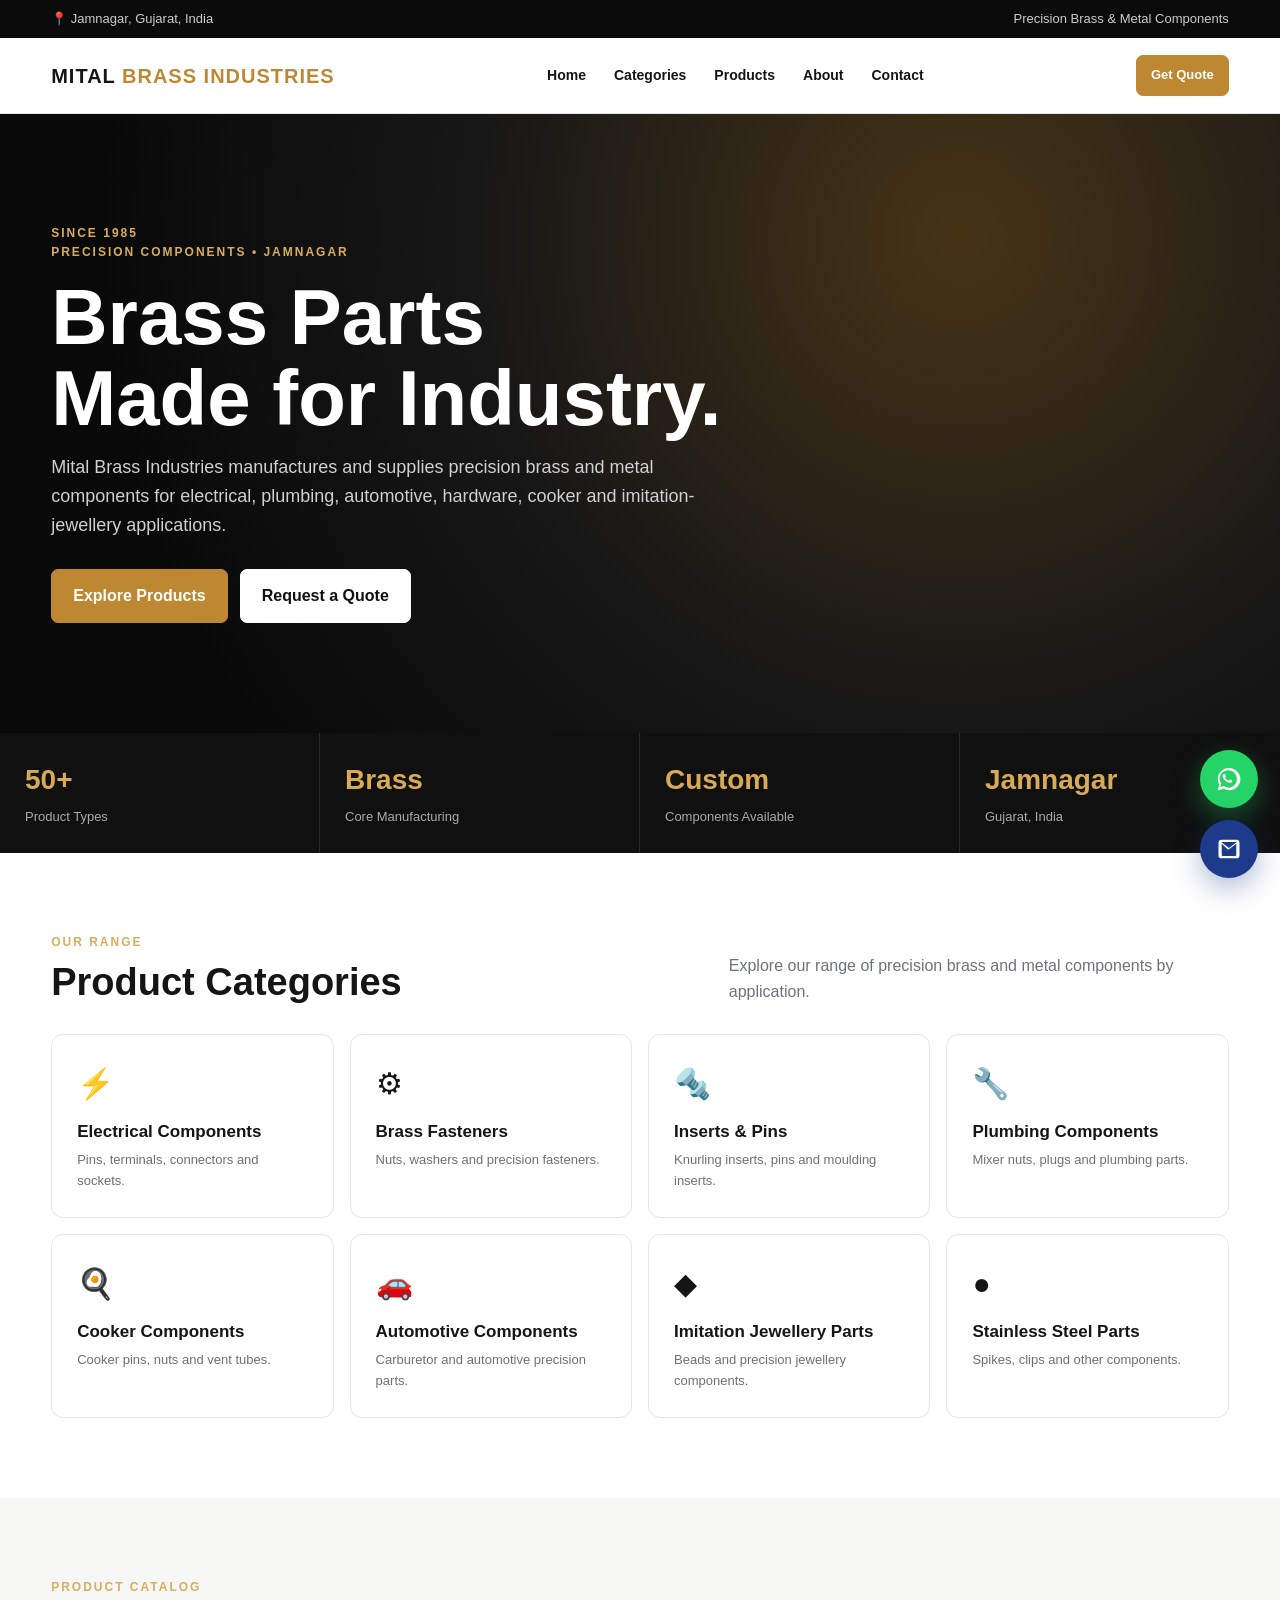
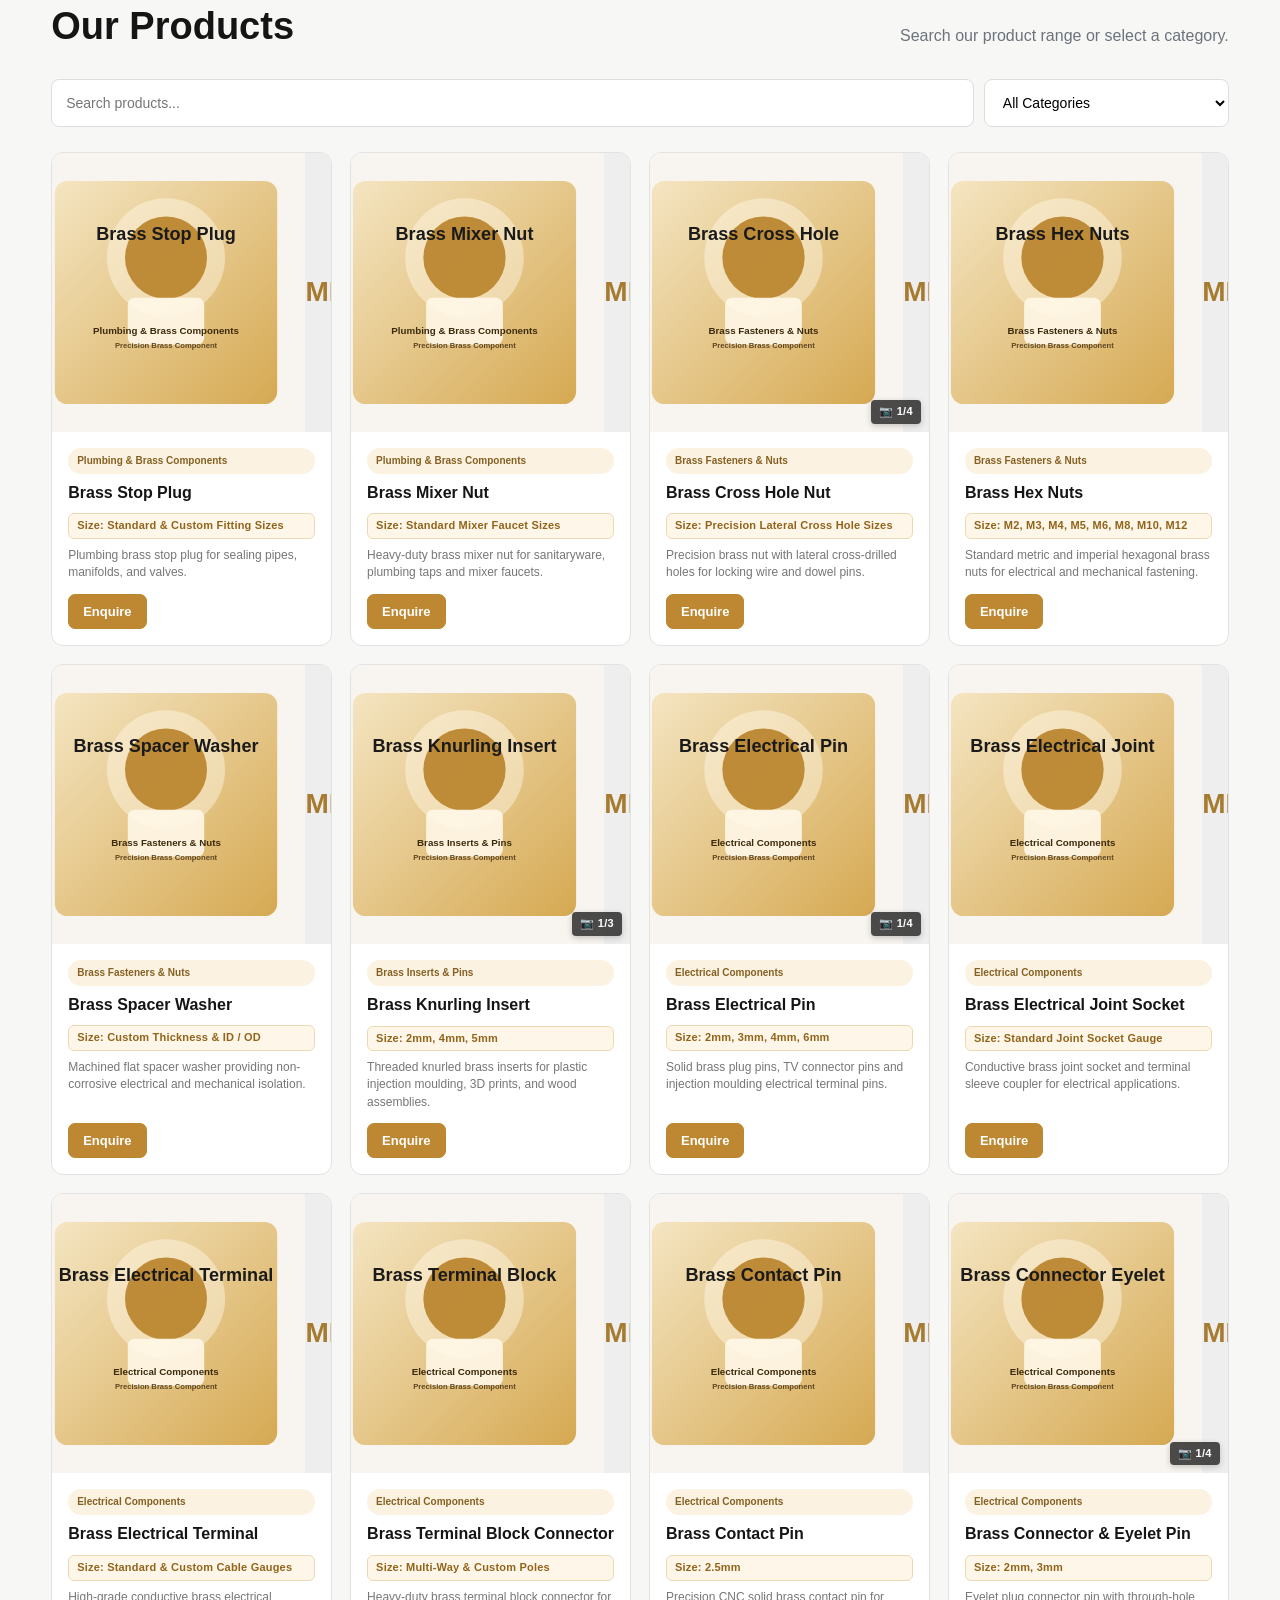
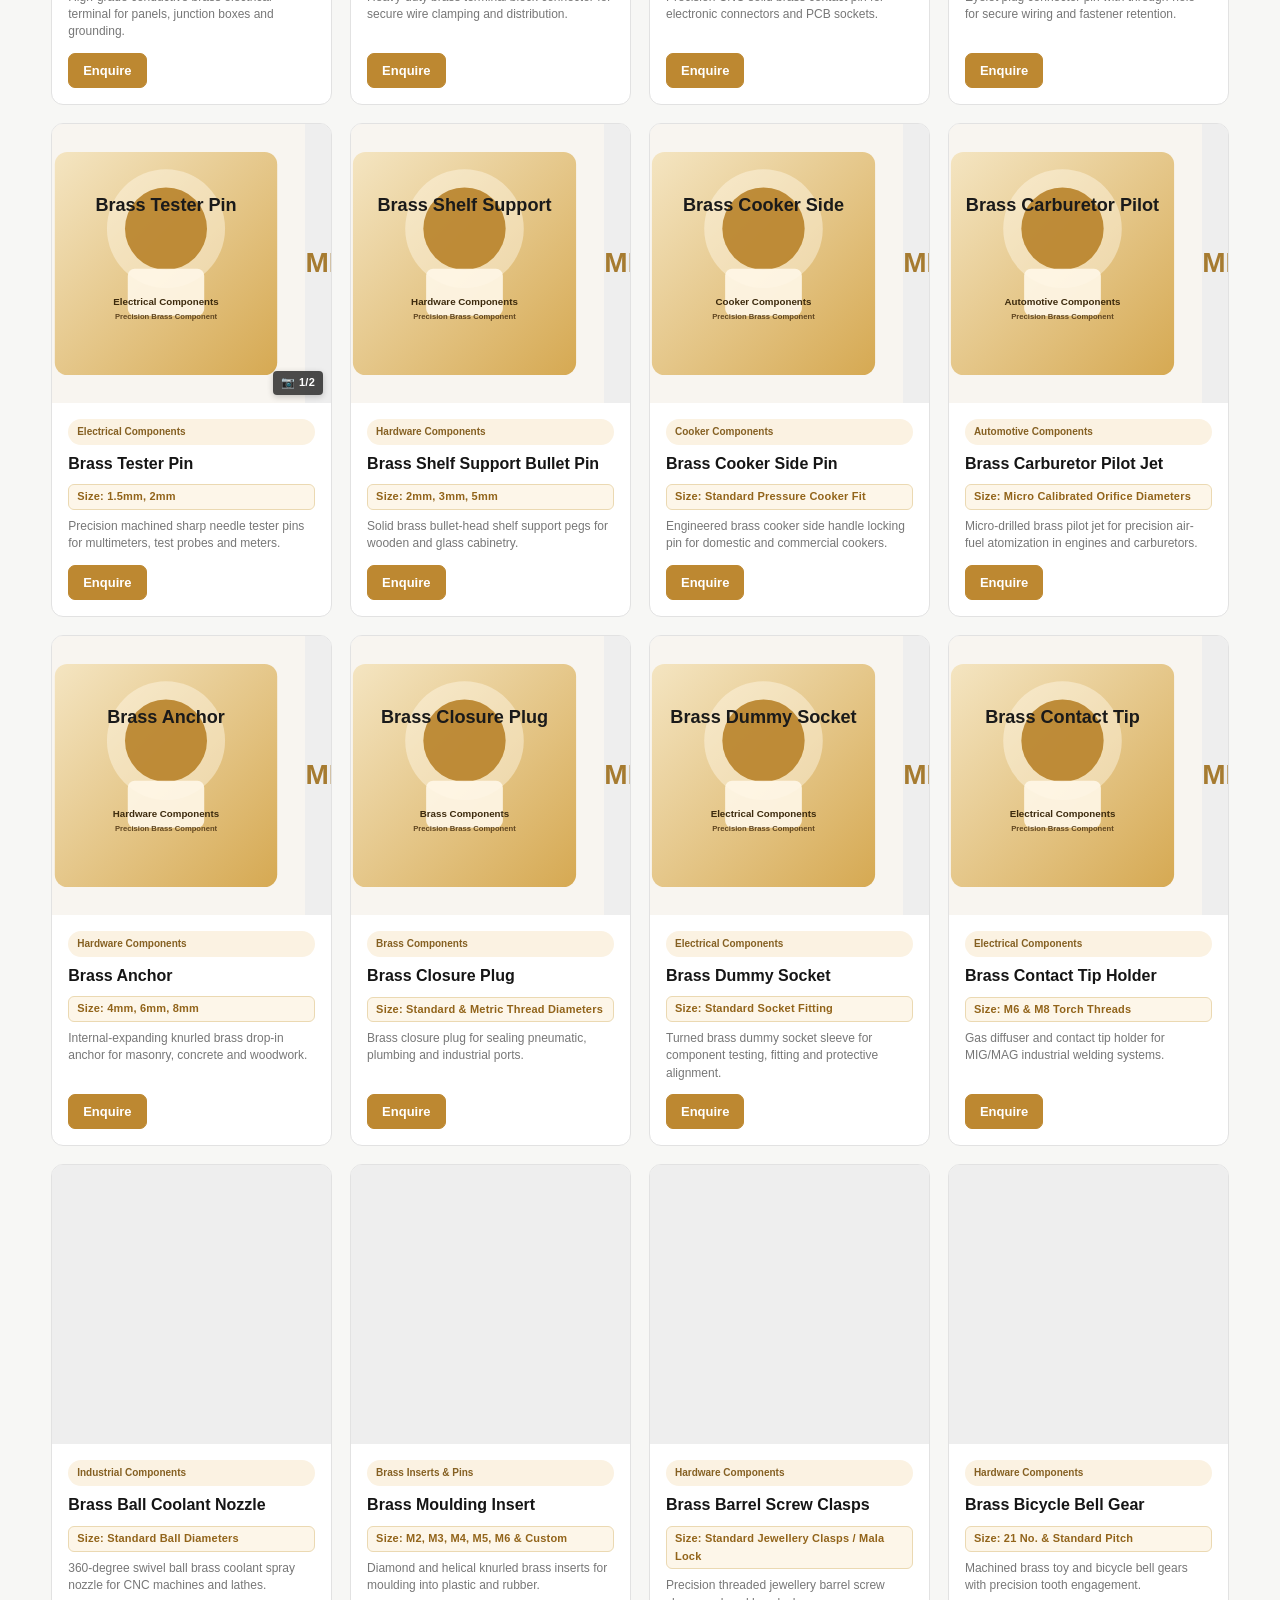
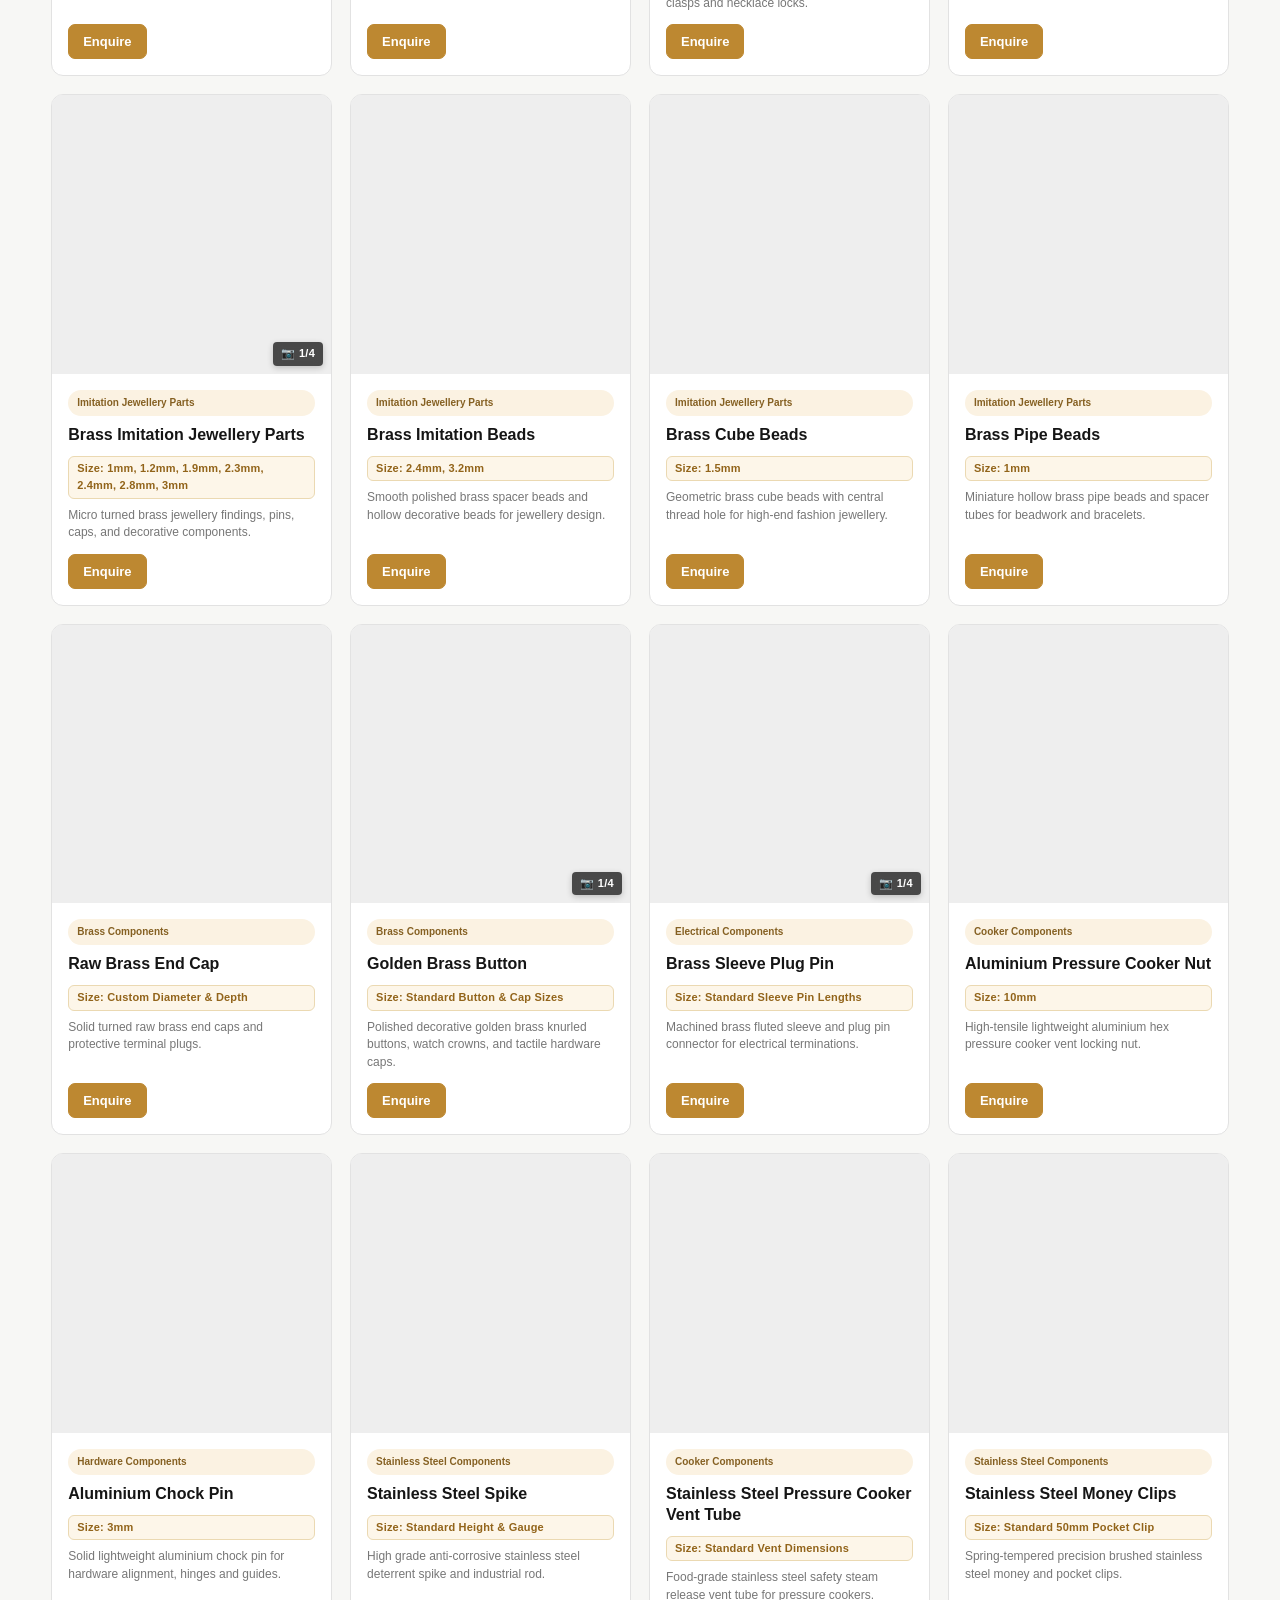
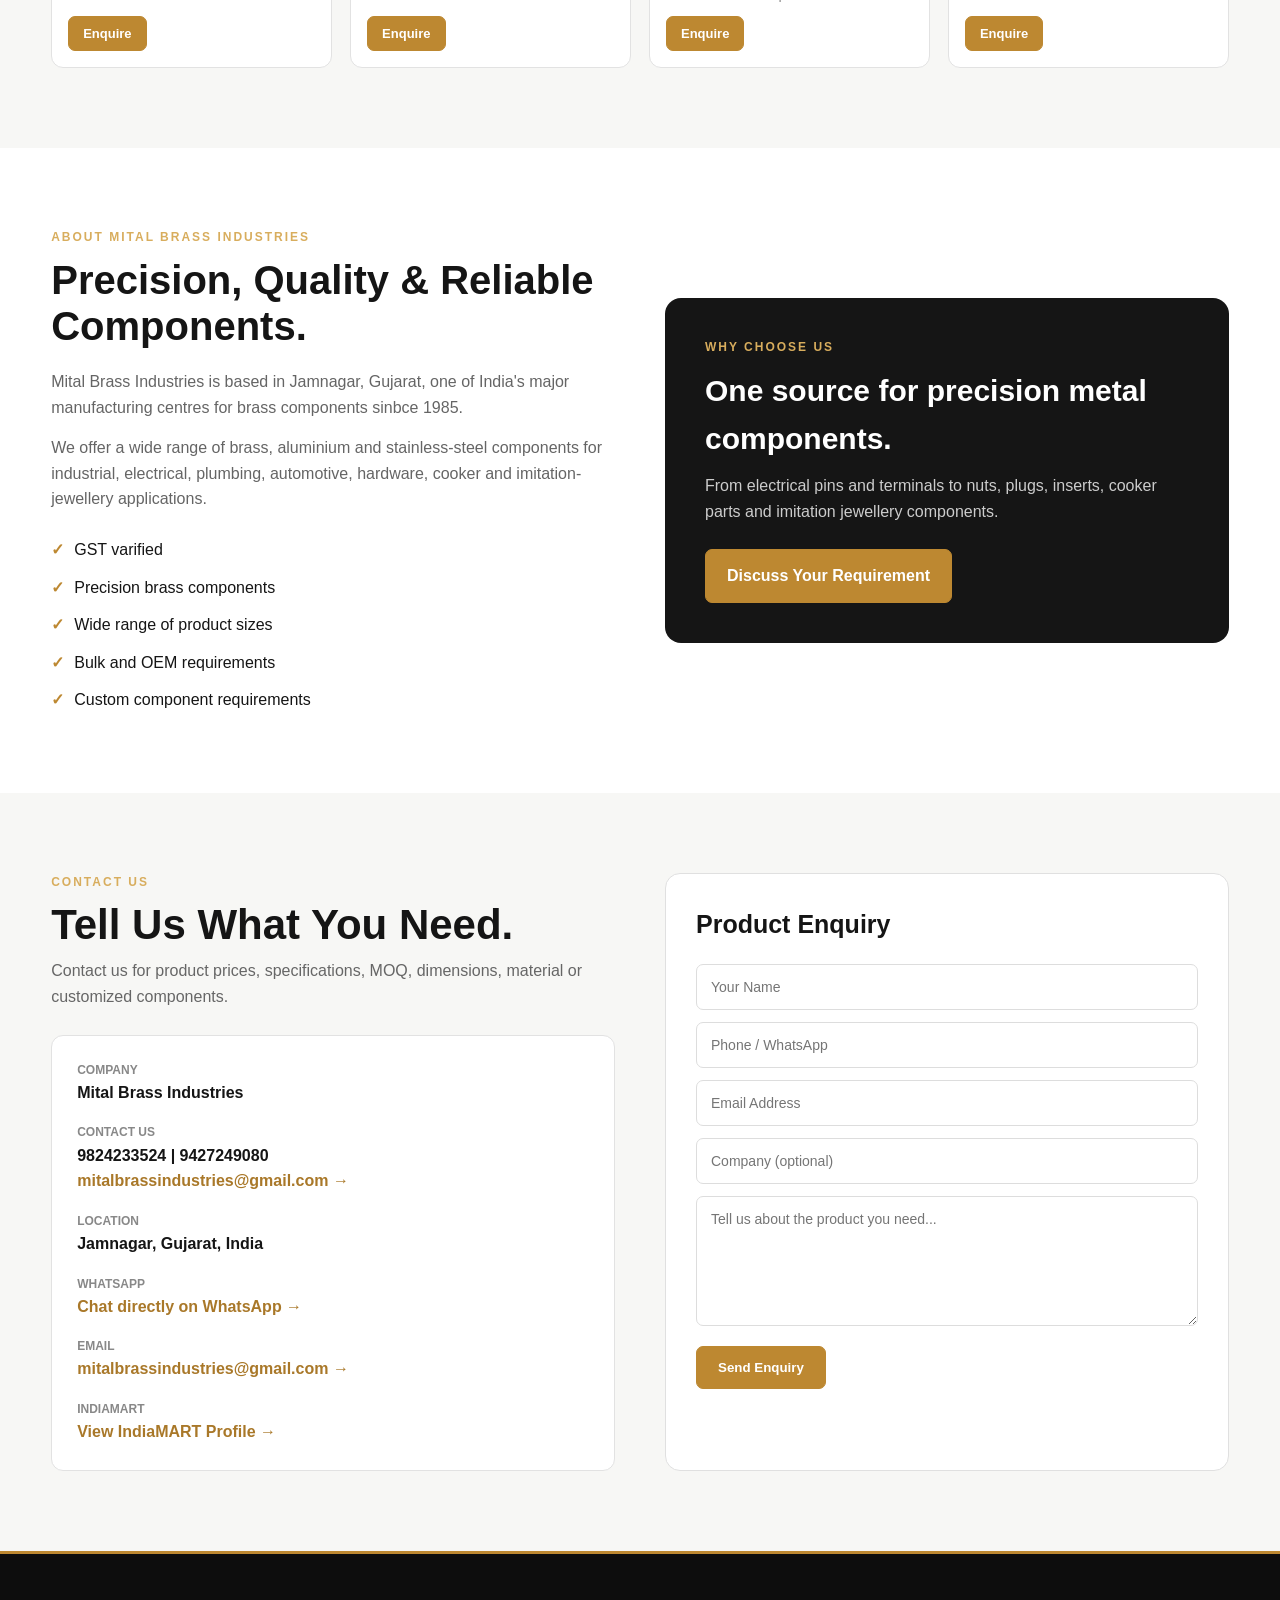
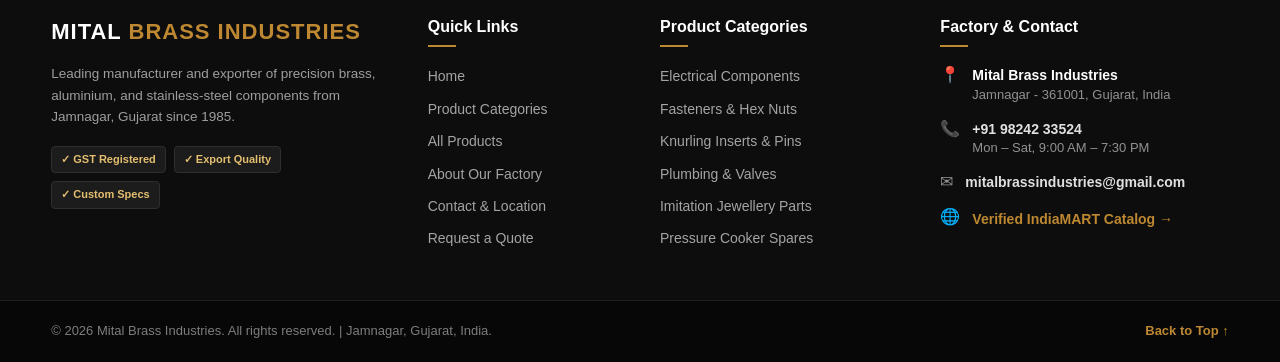
==== index.html @ 98b009d2 "Add files via upload" ====
<!DOCTYPE html>
<html lang="en">
<head>
    <meta charset="UTF-8">
    <meta name="viewport" content="width=device-width, initial-scale=1.0">
    <meta name="referrer" content="strict-origin-when-cross-origin">
    <meta http-equiv="Content-Security-Policy" content="default-src 'self'; base-uri 'self'; object-src 'none'; form-action 'self'; script-src 'self'; style-src 'self' https://fonts.googleapis.com; font-src 'self' https://fonts.gstatic.com data:; img-src 'self' https: data:; connect-src 'self'">

    <title>Mital Brass Industries | Brass Components Manufacturer</title>

    <meta name="description"
          content="Mital Brass Industries, Jamnagar - Manufacturer and supplier of precision brass components, electrical pins, inserts, nuts, plugs and industrial parts.">

    <link rel="stylesheet" href="style.css">
</head>

<body>

<!-- TOP BAR -->
<div class="topbar">
    <div class="container topbar-content">
        <span id="companyTopLocation">📍 Jamnagar, Gujarat, India</span>
        <span>Precision Brass & Metal Components</span>
    </div>
</div>


<!-- NAVIGATION -->
<nav>
    <div class="container nav-container">

        <a href="#home" class="logo">
            MITAL
            <span>BRASS INDUSTRIES</span>
        </a>

        <div class="nav-links" id="navLinks">
            <a href="#home">Home</a>
            <a href="#categories">Categories</a>
            <a href="#products">Products</a>
            <a href="#about">About</a>
            <a href="#contact">Contact</a>
        </div>

        <div class="nav-actions">
            <a href="#contact" class="btn small-btn nav-quote-btn">
                Get Quote
            </a>
            <button class="menu-toggle" id="menuToggle" aria-label="Toggle navigation" type="button">
                <span></span>
                <span></span>
                <span></span>
            </button>
        </div>

    </div>
</nav>


<!-- HERO -->
<header class="hero" id="home">

    <div class="container hero-content">

        <div class="eyebrow">
           Since 1985<br> PRECISION COMPONENTS • JAMNAGAR
        </div>

        <h1>
            Brass Parts<br>
            Made for Industry.
        </h1>

        <p id="companyDescription">
            Mital Brass Industries manufactures and supplies
            precision brass and metal components for electrical,
            plumbing, automotive, hardware, cooker and
            imitation-jewellery applications.
        </p>

        <div class="hero-buttons">

            <a href="#products" class="btn">
                Explore Products
            </a>

            <a href="#contact" class="btn white-btn">
                Request a Quote
            </a>

        </div>

    </div>

</header>


<!-- STATS -->
<section class="stats">

    <div class="stat">
        <strong>50+</strong>
        <span>Product Types</span>
    </div>

    <div class="stat">
        <strong>Brass</strong>
        <span>Core Manufacturing</span>
    </div>

    <div class="stat">
        <strong>Custom</strong>
        <span>Components Available</span>
    </div>

    <div class="stat">
        <strong>Jamnagar</strong>
        <span>Gujarat, India</span>
    </div>

</section>


<!-- CATEGORIES -->
<section class="section" id="categories">

    <div class="container">

        <div class="section-heading">

            <div>
                <div class="eyebrow">
                    OUR RANGE
                </div>

                <h2>
                    Product Categories
                </h2>
            </div>

            <p>
                Explore our range of precision brass and metal
                components by application.
            </p>

        </div>


        <div class="category-grid">

            <a href="#products"
               class="category"
               data-category="Electrical Components">

                <div class="category-icon">⚡</div>

                <h3>
                    Electrical Components
                </h3>

                <p>
                    Pins, terminals, connectors and sockets.
                </p>

            </a>


            <a href="#products"
               class="category"
               data-category="Brass Fasteners & Nuts">

                <div class="category-icon">⚙</div>

                <h3>
                    Brass Fasteners
                </h3>

                <p>
                    Nuts, washers and precision fasteners.
                </p>

            </a>


            <a href="#products"
               class="category"
               data-category="Brass Inserts & Pins">

                <div class="category-icon">🔩</div>

                <h3>
                    Inserts & Pins
                </h3>

                <p>
                    Knurling inserts, pins and moulding inserts.
                </p>

            </a>


            <a href="#products"
               class="category"
               data-category="Plumbing & Brass Components">

                <div class="category-icon">🔧</div>

                <h3>
                    Plumbing Components
                </h3>

                <p>
                    Mixer nuts, plugs and plumbing parts.
                </p>

            </a>


            <a href="#products"
               class="category"
               data-category="Cooker Components">

                <div class="category-icon">🍳</div>

                <h3>
                    Cooker Components
                </h3>

                <p>
                    Cooker pins, nuts and vent tubes.
                </p>

            </a>


            <a href="#products"
               class="category"
               data-category="Automotive Components">

                <div class="category-icon">🚗</div>

                <h3>
                    Automotive Components
                </h3>

                <p>
                    Carburetor and automotive precision parts.
                </p>

            </a>


            <a href="#products"
               class="category"
               data-category="Imitation Jewellery Parts">

                <div class="category-icon">◆</div>

                <h3>
                    Imitation Jewellery Parts
                </h3>

                <p>
                    Beads and precision jewellery components.
                </p>

            </a>


            <a href="#products"
               class="category"
               data-category="Stainless Steel Components">

                <div class="category-icon">●</div>

                <h3>
                    Stainless Steel Parts
                </h3>

                <p>
                    Spikes, clips and other components.
                </p>

            </a>

        </div>

    </div>

</section>


<!-- PRODUCTS -->
<section class="section products-section" id="products">

    <div class="container">

        <div class="section-heading">

            <div>
                <div class="eyebrow">
                    PRODUCT CATALOG
                </div>

                <h2>
                    Our Products
                </h2>
            </div>

            <p>
                Search our product range or select a category.
            </p>

        </div>


        <!-- SEARCH -->
        <div class="product-toolbar">

            <input
                type="text"
                id="search"
                placeholder="Search products..."
            >

            <select id="categoryFilter">

                <option value="">
                    All Categories
                </option>

            </select>

        </div>


        <!-- PRODUCT GRID -->
        <div id="productGrid" class="product-grid"></div>

    </div>

</section>


<!-- ABOUT -->
<section class="section" id="about">

<div class="container about-grid">

        <div>

            <div class="eyebrow">
                ABOUT MITAL BRASS INDUSTRIES
            </div>

            <h2>
                Precision, Quality & Reliable Components.
            </h2>

            <p>
                Mital Brass Industries is based in Jamnagar,
                Gujarat, one of India's major manufacturing
                centres for brass components sinbce 1985.
            </p>

            <p>
                We offer a wide range of brass, aluminium and
                stainless-steel components for industrial,
                electrical, plumbing, automotive, hardware,
                cooker and imitation-jewellery applications.
            </p>


            <div class="checks">
                <div>
                    <span>✓</span>
                    GST varified
                </div>

                <div>
                    <span>✓</span>
                    Precision brass components
                </div>

                <div>
                    <span>✓</span>
                    Wide range of product sizes
                </div>

                <div>
                    <span>✓</span>
                    Bulk and OEM requirements
                </div>

                <div>
                    <span>✓</span>
                    Custom component requirements
                </div>

            </div>

        </div>


        <div class="about-card">

            <div class="eyebrow">
                WHY CHOOSE US
            </div>

            <h3>
                One source for precision metal components.
            </h3>

            <p>
                From electrical pins and terminals to nuts,
                plugs, inserts, cooker parts and imitation
                jewellery components.
            </p>

            <a href="#contact" class="btn">
                Discuss Your Requirement
            </a>

        </div>

    </div>

</section>


<!-- CONTACT -->
<section class="section contact-section" id="contact">

    <div class="container contact-grid">

        <div>

            <div class="eyebrow">
                CONTACT US
            </div>

            <h2>
                Tell Us What You Need.
            </h2>

            <p>
                Contact us for product prices, specifications,
                MOQ, dimensions, material or customized
                components.
            </p>


            <div class="contact-details">

                <div>
                    <strong>Company</strong>
                    <span id="companyName">
                        Mital Brass Industries
                    </span>
                </div>
                <div>
                    <strong>contact us</strong>
                          <span id="companyPhone">9824233524 | 9427249080</span><br>
                          <a id="companyEmailLink" href="mailto:mitalbrassindustries@gmail.com">mitalbrassindustries@gmail.com →</a>
                </div>


                <div>
                    <strong>Location</strong>
                    <span id="companyLocation">
                        Jamnagar, Gujarat, India
                    </span>
                </div>


                <div>
                    <strong>WhatsApp</strong>
                    <a id="companyWhatsappLink"
                        href="https://wa.me/919824233524?text=Hello%20Mital%20Brass%20Industries%2C%20I%20want%20to%20enquire%20about%20your%20products."
                        target="_blank"
                        rel="noopener noreferrer">

                        Chat directly on WhatsApp →

                    </a>
                </div>

                <div>
                    <strong>Email</strong>
                    <a id="companyEmailContact"
                        href="mailto:mitalbrassindustries@gmail.com?subject=Product%20Enquiry"
                        target="_blank"
                        rel="noopener noreferrer">

                        mitalbrassindustries@gmail.com →

                    </a>
                </div>

                <div>
                    <strong>IndiaMART</strong>

                    <a
                        href="https://www.indiamart.com/mitalbrassindustries-jamnagar/"
                        target="_blank"
                        rel="noopener noreferrer">

                        View IndiaMART Profile →

                    </a>

                </div>

            </div>

        </div>


        <!-- ENQUIRY FORM -->
        <div class="contact-form">

            <h3>
                Product Enquiry
            </h3>

            <form id="enquiryForm">

                <input type="hidden" id="productName">

                <input
                    type="text"
                    id="name"
                    placeholder="Your Name"
                    required
                >

                <input
                    type="tel"
                    id="phone"
                    placeholder="Phone / WhatsApp"
                    required
                >

                <input
                    type="email"
                    id="email"
                    placeholder="Email Address"
                >

                <input
                    type="text"
                    id="company"
                    placeholder="Company (optional)"
                    autocomplete="organization"
                >

                <textarea
                    id="message"
                    placeholder="Tell us about the product you need..."
                    required
                ></textarea>

                <button
                    type="submit"
                    class="btn">

                    Send Enquiry

                </button>

            </form>

        </div>

    </div>

</section>


<!-- FOOTER -->
<footer class="site-footer">

    <div class="container footer-main">

        <!-- Col 1: Brand & About -->
        <div class="footer-col footer-brand-col">
            <a href="#home" class="footer-logo">
                MITAL <span>BRASS INDUSTRIES</span>
            </a>
            <p class="footer-desc">
                Leading manufacturer and exporter of precision brass, aluminium, and stainless-steel components from Jamnagar, Gujarat since 1985.
            </p>
            <div class="footer-badges">
                <span class="f-badge">✓ GST Registered</span>
                <span class="f-badge">✓ Export Quality</span>
                <span class="f-badge">✓ Custom Specs</span>
            </div>
        </div>

        <!-- Col 2: Quick Links -->
        <div class="footer-col">
            <h4>Quick Links</h4>
            <ul class="footer-links">
                <li><a href="#home">Home</a></li>
                <li><a href="#categories">Product Categories</a></li>
                <li><a href="#products">All Products</a></li>
                <li><a href="#about">About Our Factory</a></li>
                <li><a href="#contact">Contact & Location</a></li>
                <li><a href="#contact">Request a Quote</a></li>
            </ul>
        </div>

        <!-- Col 3: Categories -->
        <div class="footer-col">
            <h4>Product Categories</h4>
            <ul class="footer-links">
                <li><a href="#products" data-category="Electrical Components">Electrical Components</a></li>
                <li><a href="#products" data-category="Brass Fasteners & Nuts">Fasteners & Hex Nuts</a></li>
                <li><a href="#products" data-category="Brass Inserts & Pins">Knurling Inserts & Pins</a></li>
                <li><a href="#products" data-category="Plumbing & Brass Components">Plumbing & Valves</a></li>
                <li><a href="#products" data-category="Imitation Jewellery Parts">Imitation Jewellery Parts</a></li>
                <li><a href="#products" data-category="Cooker Components">Pressure Cooker Spares</a></li>
            </ul>
        </div>

        <!-- Col 4: Contact & Factory -->
        <div class="footer-col footer-contact-col">
            <h4>Factory & Contact</h4>
            <ul class="footer-contact-info">
                <li>
                    <span class="f-icon">📍</span>
                    <div>
                        <strong id="footerCompanyName">Mital Brass Industries</strong>
                        <span>Jamnagar - 361001, Gujarat, India</span>
                    </div>
                </li>
                <li>
                    <span class="f-icon">📞</span>
                    <div>
                        <a href="tel:+919824233524">+91 98242 33524</a>
                        <span>Mon – Sat, 9:00 AM – 7:30 PM</span>
                    </div>
                </li>
                <li>
                    <span class="f-icon">✉</span>
                    <div>
                        <a href="mailto:mitalbrassindustries@gmail.com">mitalbrassindustries@gmail.com</a>
                    </div>
                </li>
                <li>
                    <span class="f-icon">🌐</span>
                    <div>
                        <a href="https://www.indiamart.com/mitalbrassindustries-jamnagar/" target="_blank" rel="noopener noreferrer" class="footer-indiamart-link">
                            Verified IndiaMART Catalog →
                        </a>
                    </div>
                </li>
            </ul>
        </div>

    </div>

    <!-- Bottom Bar -->
    <div class="footer-bottom">
        <div class="container footer-bottom-content">
            <p>© <span id="year"></span> Mital Brass Industries. All rights reserved. | Jamnagar, Gujarat, India.</p>
            <a href="#home" class="back-to-top" aria-label="Back to top">Back to Top ↑</a>
        </div>
    </div>

</footer>


<!-- FLOATING CONTACT BUTTONS -->
<div class="floating-contact-icons">
    <a href="https://wa.me/919824233524?text=Hello%20Mital%20Brass%20Industries%2C%20I%20want%20to%20enquire%20about%20your%20products." class="floating-whatsapp" target="_blank" rel="noopener noreferrer" aria-label="Chat on WhatsApp">
        <svg viewBox="0 0 32 32" aria-hidden="true" focusable="false">
            <path d="M19.11 17.4c-.27-.14-1.58-.78-1.82-.87-.24-.09-.42-.14-.6.14-.18.27-.7.87-.86 1.05-.16.18-.31.2-.58.07-.27-.14-1.14-.42-2.17-1.33-.8-.71-1.34-1.59-1.5-1.86-.16-.27-.02-.42.12-.56.12-.12.27-.31.41-.47.14-.16.18-.27.27-.45.09-.18.05-.34-.02-.47-.07-.14-.6-1.45-.83-1.99-.22-.53-.45-.46-.6-.47-.16-.01-.34-.01-.52-.01-.18 0-.47.07-.72.34-.25.27-.95.93-.95 2.28 0 1.35.97 2.64 1.11 2.82.14.18 1.92 2.93 4.65 4.1.65.28 1.15.45 1.54.58.65.21 1.24.18 1.71.11.52-.08 1.58-.65 1.8-1.28.22-.63.22-1.17.15-1.28-.07-.11-.25-.18-.52-.32zM16.12 3.3c-7.14 0-12.94 5.64-12.94 12.59 0 2.22.58 4.39 1.68 6.29L3 29.03l6.98-1.75c1.84 1 3.96 1.53 6.14 1.53 7.14 0 12.94-5.64 12.94-12.58S23.26 3.3 16.12 3.3zm0 22.57c-1.97 0-3.9-.54-5.58-1.56l-.4-.24-4.14 1.04 1.11-4.03-.26-.41A10.24 10.24 0 0 1 5.22 16c0-5.55 4.34-10.07 9.9-10.07 5.56 0 9.9 4.52 9.9 10.07 0 5.55-4.34 10.07-9.9 10.07z"/>
        </svg>
        <span class="sr-only">WhatsApp</span>
    </a>

    <a href="mailto:mitalbrassindustries@gmail.com?subject=Product%20Enquiry" class="floating-email" target="_blank" rel="noopener noreferrer" aria-label="Email us">
        <svg viewBox="0 0 24 24" aria-hidden="true" focusable="false">
            <path d="M3 6.75A2.75 2.75 0 0 1 5.75 4h12.5A2.75 2.75 0 0 1 21 6.75v10.5A2.75 2.75 0 0 1 18.25 20H5.75A2.75 2.75 0 0 1 3 17.25V6.75zm2.22-.75 6.78 5.22 6.78-5.22H5.22zm13.03 1.4-6.22 4.79a1 1 0 0 1-1.22 0L5.75 7.4v9.85c0 .41.34.75.75.75h10.99c.41 0 .75-.34.75-.75V7.4z"/>
        </svg>
        <span class="sr-only">Email</span>
    </a>
</div>


<script src="script.js"></script>

</body>
</html>
---- style.css ----
* {
    box-sizing: border-box;
    margin: 0;
    padding: 0;
}

html {
    scroll-behavior: smooth;
    overflow-x: hidden;
}

body {
    font-family: Arial, Helvetica, sans-serif;
    color: #151515;
    background: #ffffff;
    line-height: 1.6;
    overflow-x: hidden;
}

a {
    text-decoration: none;
    color: inherit;
}

.container {
    width: 92%;
    max-width: 1200px;
    margin: auto;
}


/* TOP BAR */

.topbar {
    background: #0b0b0b;
    color: #cccccc;
    font-size: 13px;
}

.topbar-content {
    min-height: 38px;
    display: flex;
    align-items: center;
    justify-content: space-between;
}


/* NAVIGATION */

nav {
    background: white;
    border-bottom: 1px solid #e7e7e7;
    position: sticky;
    top: 0;
    z-index: 100;
}

.nav-container {
    height: 75px;
    display: flex;
    align-items: center;
    justify-content: space-between;
}

.logo {
    font-size: 20px;
    font-weight: 900;
    letter-spacing: 1px;
}

.logo span {
    color: #bd8831;
}

.nav-links {
    display: flex;
    gap: 28px;
}

.nav-links a {
    font-size: 14px;
    font-weight: 700;
}

.nav-links a:hover {
    color: #bd8831;
}

.nav-actions {
    display: flex;
    align-items: center;
    gap: 12px;
}

.menu-toggle {
    display: none;
    flex-direction: column;
    justify-content: space-between;
    width: 28px;
    height: 20px;
    background: transparent;
    border: none;
    cursor: pointer;
    padding: 0;
    z-index: 101;
}

.menu-toggle span {
    display: block;
    height: 3px;
    width: 100%;
    background-color: #111111;
    border-radius: 3px;
    transition: all 0.3s ease;
}

.menu-toggle.active span:nth-child(1) {
    transform: translateY(8.5px) rotate(45deg);
}

.menu-toggle.active span:nth-child(2) {
    opacity: 0;
}

.menu-toggle.active span:nth-child(3) {
    transform: translateY(-8.5px) rotate(-45deg);
}


/* BUTTON */

.btn {
    display: inline-flex;
    justify-content: center;
    align-items: center;

    padding: 13px 21px;

    border-radius: 7px;

    background: #bd8831;
    color: white;

    border: 1px solid #bd8831;

    font-weight: 800;

    cursor: pointer;

    transition: 0.2s;
}

.btn:hover {
    background: #9f7027;
}

.small-btn {
    padding: 9px 14px;
    font-size: 13px;
}

.white-btn {
    background: white;
    color: #111;
    border-color: white;
}

.white-btn:hover {
    background: #eeeeee;
}

/* HERO */

.hero {
    background:
        radial-gradient(
            circle at 75% 20%,
            #463316,
            #171717 45%,
            #090909 80%
        );

    color: white;

    padding: 110px 0;
}

.hero-content {
    max-width: 1200px;
}

.eyebrow {
    color: #d8ad5d;
    font-size: 12px;
    font-weight: 900;
    letter-spacing: 2px;
    text-transform: uppercase;
}

.hero h1 {
    font-size: clamp(45px, 7vw, 78px);
    line-height: 1.03;
    margin: 15px 0;
    max-width: 800px;
}

.hero p {
    color: #d0d0d0;
    max-width: 680px;
    font-size: 18px;
}

.hero-buttons {
    display: flex;
    gap: 12px;
    margin-top: 30px;
    flex-wrap: wrap;
}


/* STATS */

.stats {
    display: grid;
    grid-template-columns: repeat(4, 1fr);
    background: #101010;
    color: white;
}

.stat {
    padding: 25px;
    border-right: 1px solid #292929;
}

.stat:last-child {
    border-right: none;
}

.stat strong {
    display: block;
    color: #d9aa56;
    font-size: 28px;
}

.stat span {
    color: #aaaaaa;
    font-size: 13px;
}


/* SECTIONS */

.section {
    padding: 80px 0;
}

.products-section {
    background: #f7f7f5;
}

.section-heading {
    display: flex;
    justify-content: space-between;
    align-items: end;
    gap: 30px;
    margin-bottom: 30px;
}

.section-heading h2 {
    font-size: 38px;
    line-height: 1.15;
    margin-top: 8px;
}

.section-heading p {
    color: #6c737c;
    max-width: 500px;
}


/* CATEGORIES */

.category-grid {
    display: grid;
    grid-template-columns: repeat(4, 1fr);
    gap: 16px;
}

.category {
    border: 1px solid #e5e5e5;
    background: white;
    border-radius: 12px;
    padding: 25px;

    transition: 0.2s;
}

.category:hover {
    transform: translateY(-4px);
    border-color: #cda35d;
    box-shadow: 0 10px 30px rgba(0,0,0,0.07);
}

.category-icon {
    font-size: 30px;
    margin-bottom: 10px;
}

.category h3 {
    font-size: 17px;
    margin-bottom: 5px;
}

.category p {
    font-size: 13px;
    color: #707070;
}


/* PRODUCT TOOLBAR */

.product-toolbar {
    display: flex;
    gap: 10px;
    margin-bottom: 25px;
}

.product-toolbar input,
.product-toolbar select {
    padding: 14px;

    border: 1px solid #dddddd;
    border-radius: 8px;

    background: white;

    font-size: 14px;
}

.product-toolbar input {
    flex: 1;
}


/* PRODUCTS */

.product-grid {
    display: grid;
    grid-template-columns: repeat(4, 1fr);
    gap: 18px;
}

.product-card {
    background: white;

    border: 1px solid #e2e2e2;

    border-radius: 12px;

    overflow: hidden;

    transition: 0.2s;

    display: flex;
    flex-direction: column;
}

.product-card:hover {
    transform: translateY(-3px);
    box-shadow: 0 12px 30px rgba(0,0,0,0.08);
}


/* PRODUCT IMAGE */

.product-image {
    width: 100%;
    aspect-ratio: 1 / 1;

    background: #eeeeee;

    display: flex;
    align-items: center;
    justify-content: center;

    overflow: hidden;
    position: relative;
    cursor: pointer;
}

.product-image img {
    width: 100%;
    height: 100%;

    object-fit: contain;

    display: block;
    transition: transform 0.25s ease;
}

.product-card:hover .product-image img {
    transform: scale(1.03);
}

.gallery-badge {
    position: absolute;
    bottom: 8px;
    right: 8px;
    background: rgba(26, 26, 26, 0.78);
    backdrop-filter: blur(4px);
    color: #ffffff;
    font-size: 11px;
    font-weight: 700;
    padding: 3px 8px;
    border-radius: 4px;
    pointer-events: none;
    letter-spacing: 0.3px;
    box-shadow: 0 2px 6px rgba(0,0,0,0.2);
}

.gallery-nav-btn {
    position: absolute;
    top: 50%;
    transform: translateY(-50%);
    width: 28px;
    height: 28px;
    background: rgba(255, 255, 255, 0.92);
    color: #1a1a1a;
    border: 1px solid rgba(0, 0, 0, 0.12);
    border-radius: 50%;
    font-size: 17px;
    line-height: 1;
    display: flex;
    align-items: center;
    justify-content: center;
    cursor: pointer;
    opacity: 0;
    transition: opacity 0.2s ease, transform 0.2s ease, background-color 0.2s ease;
    z-index: 2;
    box-shadow: 0 2px 8px rgba(0, 0, 0, 0.18);
    padding: 0;
}

.product-card:hover .gallery-nav-btn {
    opacity: 1;
}

.gallery-prev {
    left: 8px;
}

.gallery-next {
    right: 8px;
}

.gallery-nav-btn:hover {
    background: #bd8831;
    color: #ffffff;
    border-color: #bd8831;
    transform: translateY(-50%) scale(1.1);
}

@media (hover: none) and (pointer: coarse) {
    .gallery-nav-btn {
        opacity: 0.88;
    }
}

.image-placeholder {
    font-size: 28px;
    font-weight: 900;
    color: #a67b30;
}


.product-info {
    padding: 16px;
    display: flex;
    flex-direction: column;
    flex-grow: 1;
}

.product-info .btn {
    margin-top: auto;
    align-self: flex-start;
}

.product-badge {
    display: inline-block;

    padding: 5px 9px;

    background: #fbf2e2;

    color: #856022;

    border-radius: 30px;

    font-size: 10px;

    font-weight: 800;
}

.product-info h3 {
    font-size: 16px;
    line-height: 1.3;

    margin: 9px 0 6px;
}

.product-size-tag {
    display: inline-block;
    font-size: 11px;
    font-weight: 700;
    color: #92641a;
    background: #fdf6e9;
    border: 1px solid #ebd9b2;
    padding: 3px 8px;
    border-radius: 6px;
    margin: 4px 0 8px;
    letter-spacing: 0.2px;
}

.product-info p {
    font-size: 12px;
    color: #777;
    margin-bottom: 12px;
    line-height: 1.45;
}


/* ABOUT */

.about-grid {
    display: grid;

    grid-template-columns: 1fr 1fr;

    gap: 50px;
}

.about-grid h2 {
    font-size: 40px;
    line-height: 1.15;

    margin: 10px 0 20px;
}

.about-grid p {
    color: #656565;

    margin-bottom: 15px;
}

.checks {
    display: grid;
    gap: 12px;
    margin-top: 25px;
}

.checks div {
    display: flex;
    align-items: center;
    gap: 10px;
}

.checks span {
    color: #bd8831;
    font-weight: 900;
}


.about-card {
    background: #151515;
    color: white;

    padding: 40px;

    border-radius: 16px;

    align-self: center;
}

.about-card h3 {
    font-size: 30px;
    margin: 10px 0;
}

.about-card p {
    color: #cccccc;
    margin-bottom: 25px;
}


/* CONTACT */

.contact-section {
    background: #f7f7f5;
}

.contact-grid {
    display: grid;

    grid-template-columns: 1fr 1fr;

    gap: 50px;
}

.contact-grid h2 {
    font-size: 42px;
    line-height: 1.1;

    margin: 10px 0;
}

.contact-grid > div > p {
    color: #666;
}


.contact-details {
    background: white;

    border: 1px solid #e2e2e2;

    border-radius: 12px;

    padding: 25px;

    margin-top: 25px;
}

.contact-details div {
    margin-bottom: 18px;
}

.contact-details div:last-child {
    margin-bottom: 0;
}

.contact-details strong {
    display: block;
    font-size: 12px;

    color: #888;

    text-transform: uppercase;
}

.contact-details span,
.contact-details a {
    font-weight: 700;
}

.contact-details a {
    color: #a97829;
}


/* FORM */

.contact-form {
    background: white;

    border: 1px solid #e0e0e0;

    border-radius: 15px;

    padding: 30px;
}

.contact-form h3 {
    font-size: 25px;

    margin-bottom: 20px;
}

.contact-form input,
.contact-form textarea {
    width: 100%;

    padding: 14px;

    margin-bottom: 12px;

    border: 1px solid #dddddd;

    border-radius: 7px;

    font-family: inherit;

    font-size: 14px;
}

.contact-form textarea {
    min-height: 130px;

    resize: vertical;
}


/* SITE FOOTER */

.site-footer {
    background: #0d0d0d;
    color: #b0b0b0;
    padding: 60px 0 0 0;
    border-top: 3px solid #bd8831;
    font-size: 14px;
}

.footer-main {
    display: grid;
    grid-template-columns: 1.4fr 0.8fr 1fr 1.2fr;
    gap: 40px;
    padding-bottom: 50px;
}

.footer-logo {
    font-size: 22px;
    font-weight: 900;
    letter-spacing: 1px;
    color: #ffffff;
    display: inline-block;
    margin-bottom: 14px;
}

.footer-logo span {
    color: #bd8831;
}

.footer-desc {
    color: #9e9e9e;
    line-height: 1.6;
    margin-bottom: 18px;
    font-size: 13.5px;
}

.footer-badges {
    display: flex;
    flex-wrap: wrap;
    gap: 8px;
}

.f-badge {
    display: inline-block;
    font-size: 11px;
    font-weight: 700;
    padding: 4px 9px;
    background: #1c1c1c;
    border: 1px solid #2e2e2e;
    border-radius: 4px;
    color: #e5bf70;
}

.footer-col h4 {
    color: #ffffff;
    font-size: 16px;
    font-weight: 800;
    margin-bottom: 18px;
    position: relative;
    padding-bottom: 8px;
}

.footer-col h4::after {
    content: "";
    position: absolute;
    bottom: 0;
    left: 0;
    width: 28px;
    height: 2px;
    background: #bd8831;
}

.footer-links {
    list-style: none;
    padding: 0;
    margin: 0;
    display: flex;
    flex-direction: column;
    gap: 10px;
}

.footer-links a {
    color: #a4a4a4;
    transition: color 0.2s ease, padding-left 0.2s ease;
    display: inline-block;
}

.footer-links a:hover {
    color: #bd8831;
    padding-left: 4px;
}

.footer-contact-info {
    list-style: none;
    padding: 0;
    margin: 0;
    display: flex;
    flex-direction: column;
    gap: 14px;
}

.footer-contact-info li {
    display: flex;
    align-items: flex-start;
    gap: 12px;
    line-height: 1.45;
}

.footer-contact-info .f-icon {
    font-size: 16px;
    line-height: 1.3;
    flex-shrink: 0;
}

.footer-contact-info strong {
    color: #ffffff;
    display: block;
}

.footer-contact-info span {
    color: #929292;
    font-size: 13px;
    display: block;
}

.footer-contact-info a {
    color: #e0e0e0;
    font-weight: 600;
    transition: color 0.2s ease;
}

.footer-contact-info a:hover {
    color: #bd8831;
}

.footer-indiamart-link {
    color: #bd8831 !important;
    font-weight: 700 !important;
    display: inline-block;
    margin-top: 2px;
}

.footer-indiamart-link:hover {
    text-decoration: underline;
}

.footer-bottom {
    border-top: 1px solid #1f1f1f;
    background: #070707;
    padding: 20px 0;
}

.footer-bottom-content {
    display: flex;
    justify-content: space-between;
    align-items: center;
    flex-wrap: wrap;
    gap: 12px;
    font-size: 13px;
    color: #7d7d7d;
}

.footer-bottom-content p {
    margin: 0;
}

.back-to-top {
    color: #bd8831;
    font-weight: 700;
    transition: color 0.2s ease;
}

.back-to-top:hover {
    color: #f1bf68;
}


/* FLOATING CONTACT BUTTONS */

.floating-contact-icons {
    position: fixed;
    right: 22px;
    bottom: 22px;
    z-index: 50;
    display: flex;
    flex-direction: column;
    gap: 12px;
}

.floating-whatsapp,
.floating-email {
    width: 58px;
    height: 58px;
    border-radius: 50%;
    display: flex;
    align-items: center;
    justify-content: center;
    box-shadow: 0 10px 28px rgba(0, 0, 0, 0.2);
    transition: transform 0.2s ease, box-shadow 0.2s ease;
}

.floating-whatsapp {
    background: #25D366;
    box-shadow: 0 10px 28px rgba(37, 211, 102, 0.35);
}

.floating-email {
    background: #1e3a8a;
    box-shadow: 0 10px 28px rgba(30, 58, 138, 0.35);
}

.floating-whatsapp:hover,
.floating-email:hover {
    transform: translateY(-2px) scale(1.02);
}

.floating-whatsapp:hover {
    box-shadow: 0 14px 30px rgba(37, 211, 102, 0.45);
}

.floating-email:hover {
    box-shadow: 0 14px 30px rgba(30, 58, 138, 0.45);
}

.floating-whatsapp svg,
.floating-email svg {
    width: 28px;
    height: 28px;
    fill: #ffffff;
}

.sr-only {
    position: absolute;
    width: 1px;
    height: 1px;
    padding: 0;
    margin: -1px;
    overflow: hidden;
    clip: rect(0, 0, 0, 0);
    white-space: nowrap;
    border: 0;
}


/* ==========================================
   RESPONSIVE DESIGN / MEDIA QUERIES
========================================== */

/* TABLETS & SMALL LAPTOPS (<= 1024px) */
@media (max-width: 1024px) {
    .product-grid {
        grid-template-columns: repeat(3, 1fr);
        gap: 16px;
    }

    .footer-main {
        grid-template-columns: repeat(2, 1fr);
        gap: 36px;
    }
}


/* MOBILE NAVIGATION & TABLET PORTRAIT (<= 950px) */
@media (max-width: 950px) {
    .menu-toggle {
        display: flex;
    }

    .nav-links {
        display: none;
        position: absolute;
        top: 75px;
        left: 0;
        width: 100%;
        background: #ffffff;
        flex-direction: column;
        padding: 20px 24px;
        gap: 0;
        box-shadow: 0 14px 28px rgba(0, 0, 0, 0.12);
        border-bottom: 3px solid #bd8831;
        z-index: 99;
    }

    .nav-links.active {
        display: flex;
        animation: navSlideDown 0.25s ease-out;
    }

    @keyframes navSlideDown {
        from {
            opacity: 0;
            transform: translateY(-8px);
        }
        to {
            opacity: 1;
            transform: translateY(0);
        }
    }

    .nav-links a {
        font-size: 15px;
        padding: 12px 4px;
        border-bottom: 1px solid #f2f2f2;
        display: block;
    }

    .nav-links a:last-child {
        border-bottom: none;
    }

    .about-grid,
    .contact-grid {
        grid-template-columns: 1fr;
        gap: 36px;
    }

    .category-grid {
        grid-template-columns: repeat(2, 1fr);
    }
}


/* PHONES & SMALL TABLETS (<= 768px) */
@media (max-width: 768px) {
    .topbar-content {
        flex-direction: column;
        align-items: flex-start;
        padding: 8px 0;
        gap: 4px;
        font-size: 12px;
    }

    .hero {
        padding: 60px 0 50px;
    }

    .hero h1 {
        font-size: 40px;
        line-height: 1.18;
    }

    .hero p {
        font-size: 15px;
    }

    .section {
        padding: 55px 0;
    }

    .section-heading h2,
    .about-grid h2,
    .contact-grid h2 {
        font-size: 32px;
    }

    .product-toolbar {
        display: flex;
        flex-direction: column;
        gap: 10px;
    }

    .product-toolbar input,
    .product-toolbar select {
        width: 100%;
        min-width: unset;
        box-sizing: border-box;
    }

    .product-grid {
        grid-template-columns: repeat(2, 1fr);
        gap: 14px;
    }

    .footer-main {
        grid-template-columns: 1fr;
        gap: 32px;
    }
}


/* SMALL PHONES (<= 540px) */
@media (max-width: 540px) {
    .container {
        width: 90%;
    }

    .nav-container {
        height: 64px;
    }

    .nav-links {
        top: 64px;
    }

    .logo {
        font-size: 17px;
    }

    .nav-quote-btn {
        padding: 7px 11px;
        font-size: 12px;
    }

    .hero {
        padding: 50px 0 40px;
    }

    .hero h1 {
        font-size: 32px;
    }

    .hero p {
        font-size: 14px;
        margin-bottom: 22px;
    }

    .hero-buttons {
        display: flex;
        flex-direction: column;
        gap: 10px;
        width: 100%;
    }

    .hero-buttons .btn {
        width: 100%;
        text-align: center;
    }

    .stats {
        grid-template-columns: repeat(2, 1fr);
    }

    .stat {
        padding: 18px 10px;
        border-bottom: 1px solid #282828;
    }

    .stat h3 {
        font-size: 26px;
    }

    .stat p {
        font-size: 11px;
    }

    .category-grid {
        grid-template-columns: 1fr;
        gap: 12px;
    }

    .product-grid {
        grid-template-columns: 1fr;
        gap: 16px;
    }

    .product-card {
        max-width: 380px;
        margin: 0 auto;
        width: 100%;
    }

    .section-heading h2,
    .about-grid h2,
    .contact-grid h2 {
        font-size: 26px;
    }

    .contact-form {
        padding: 20px 16px;
    }

    .footer-bottom-content {
        flex-direction: column;
        text-align: center;
        gap: 10px;
    }

    .floating-contact-icons {
        right: 14px;
        bottom: 16px;
        gap: 10px;
    }

    .floating-whatsapp,
    .floating-email {
        width: 48px;
        height: 48px;
    }

    .floating-whatsapp svg,
    .floating-email svg {
        width: 24px;
        height: 24px;
    }
}
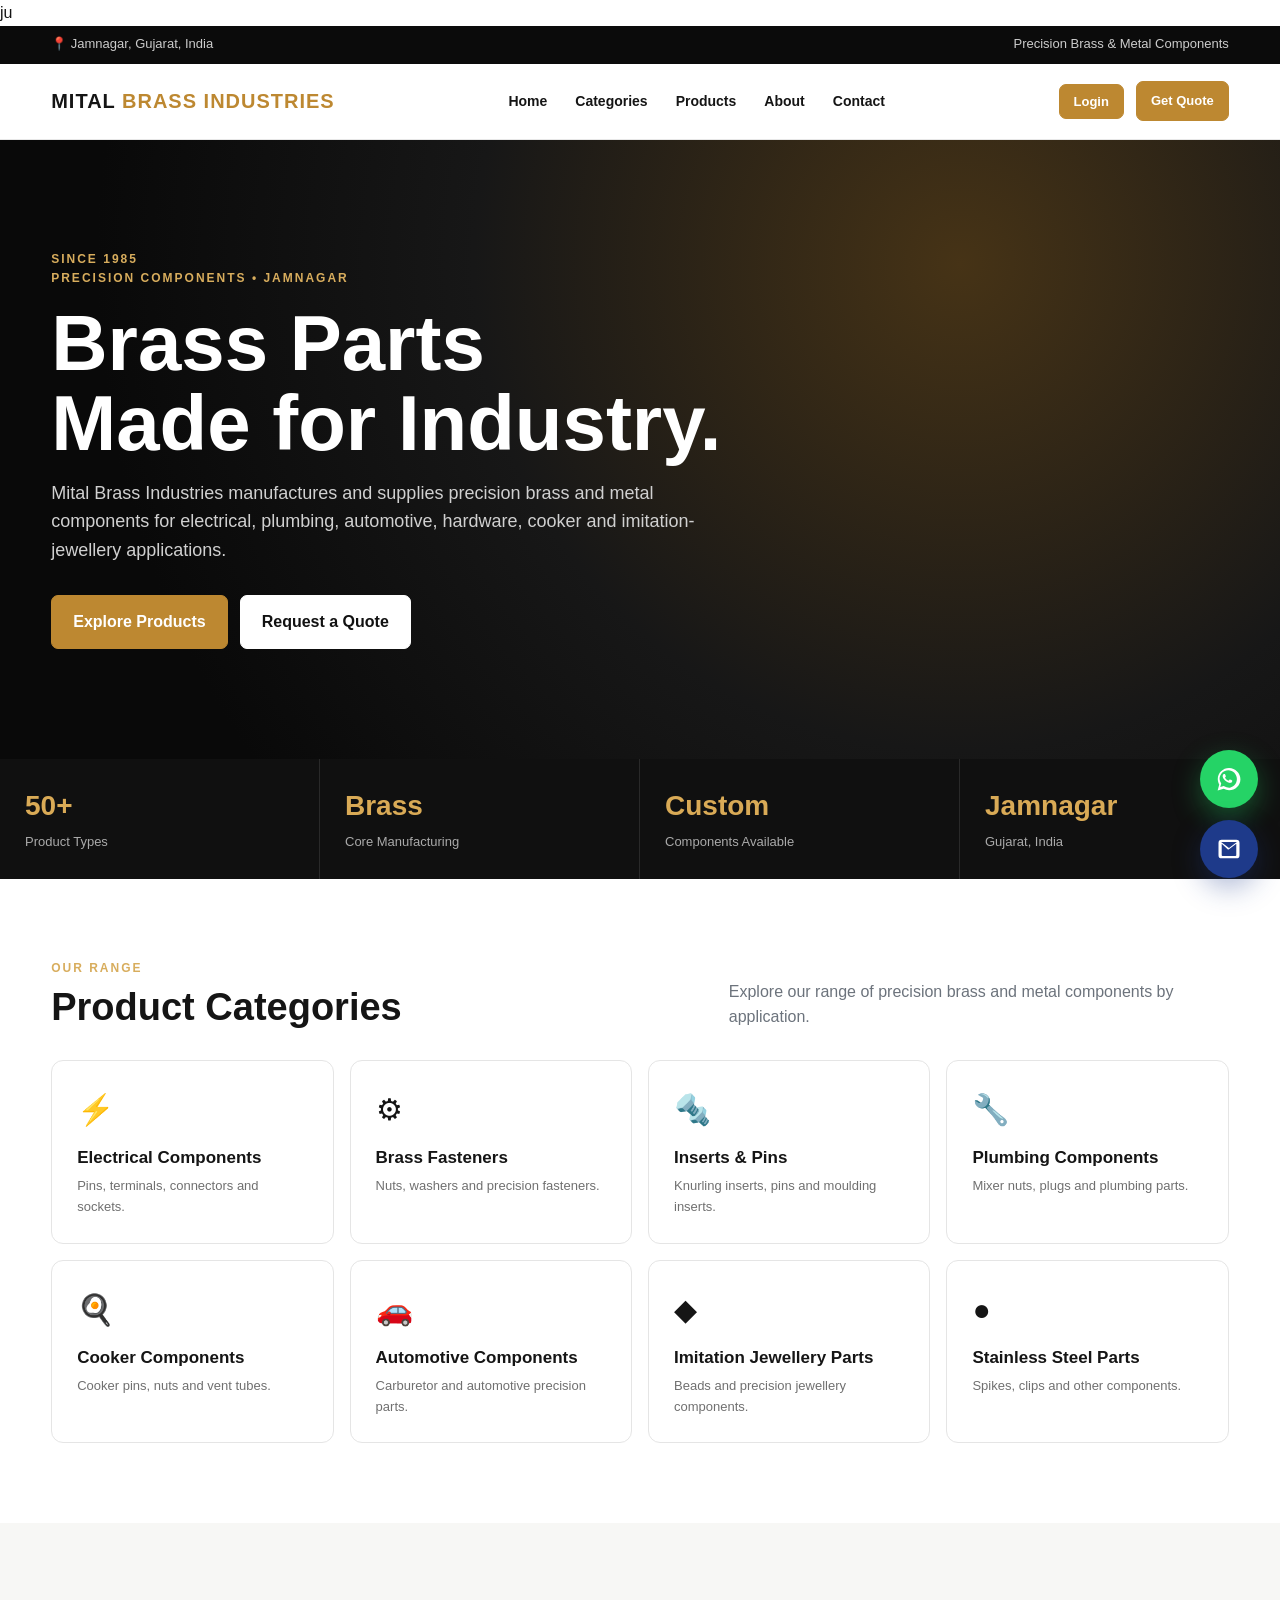
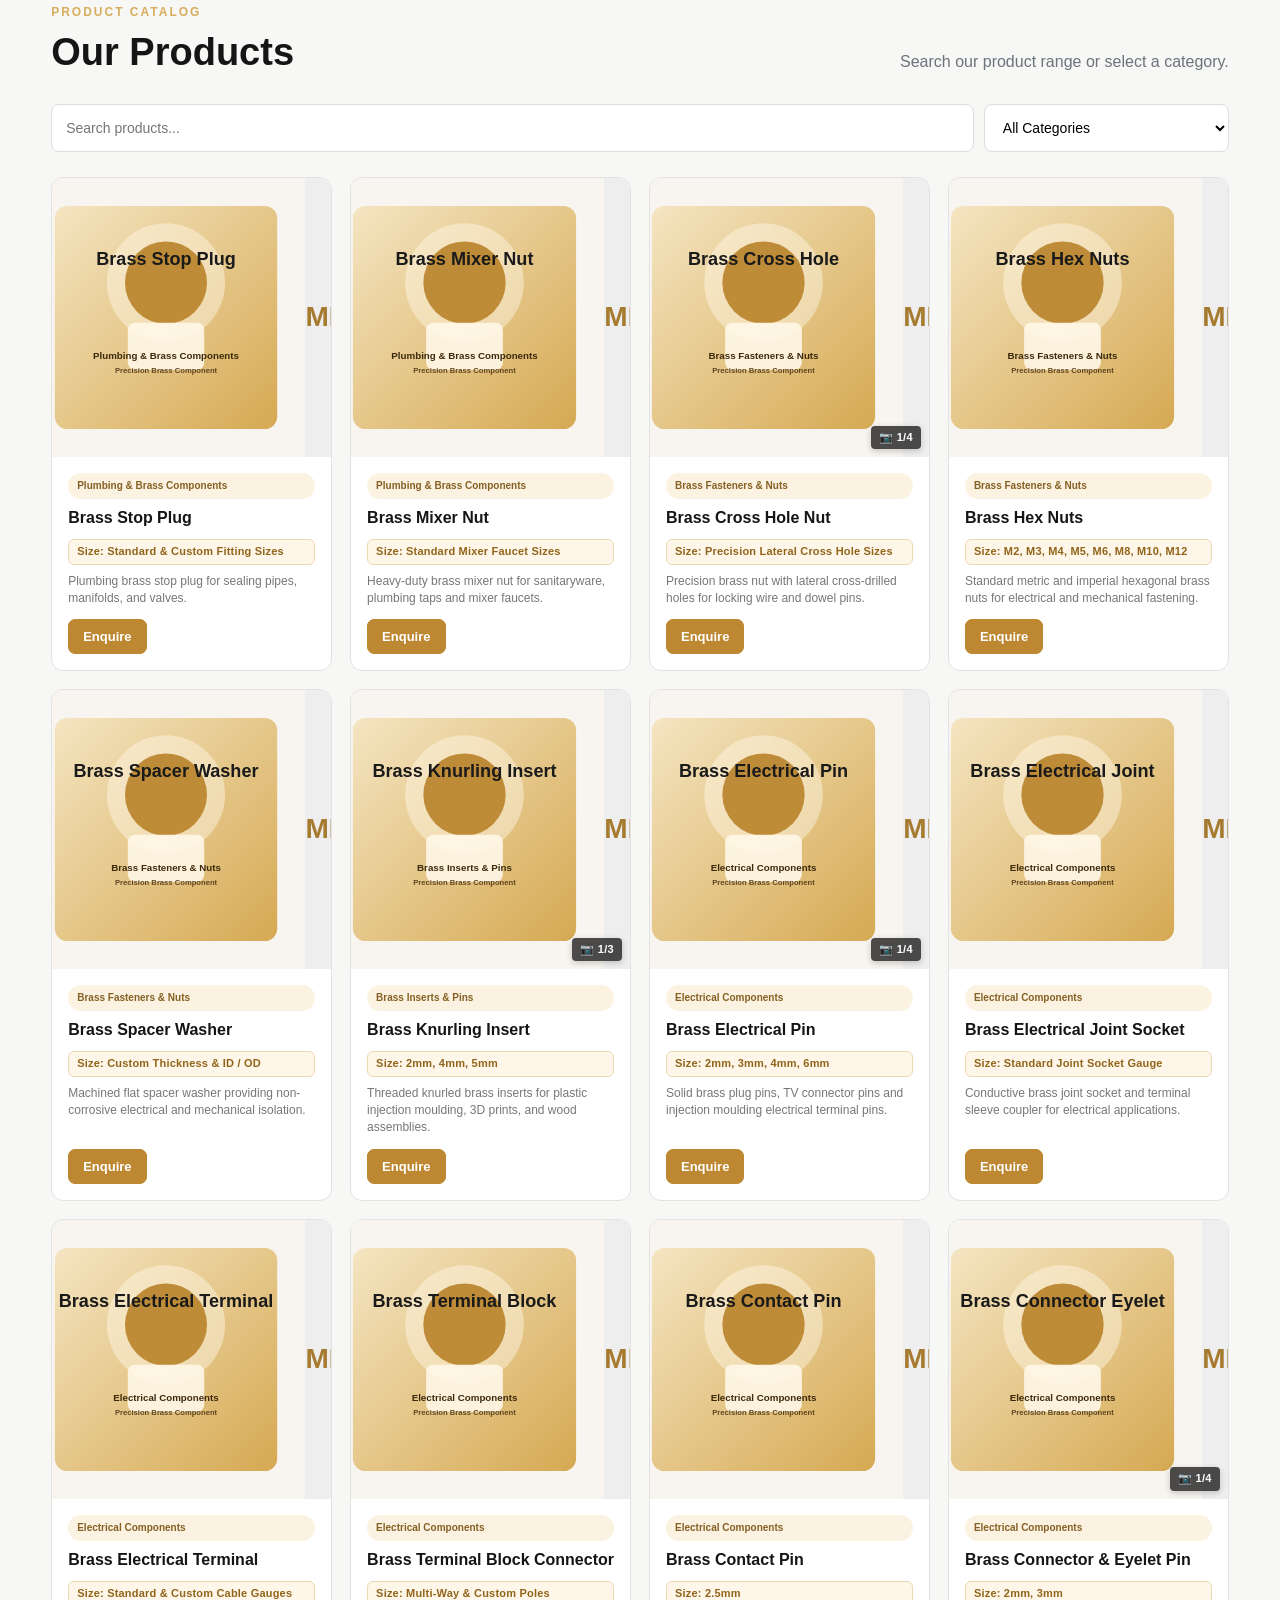
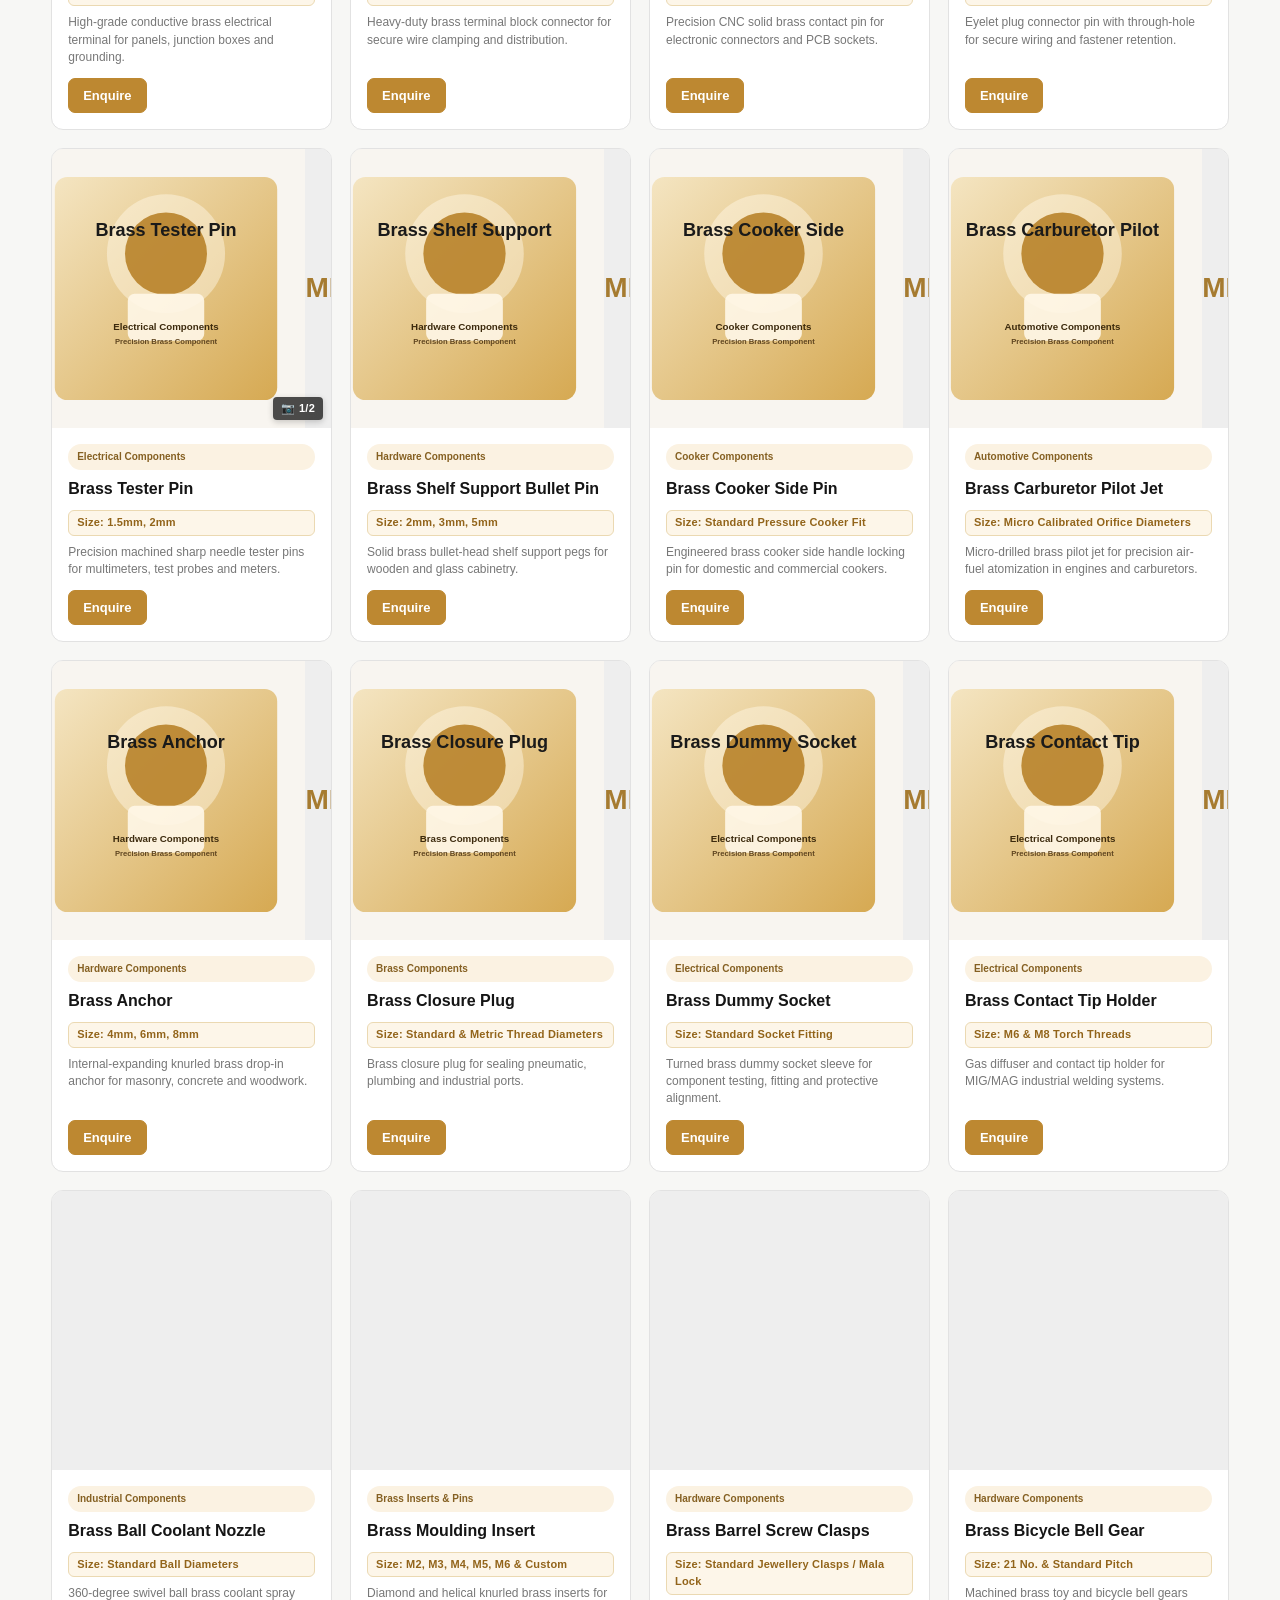
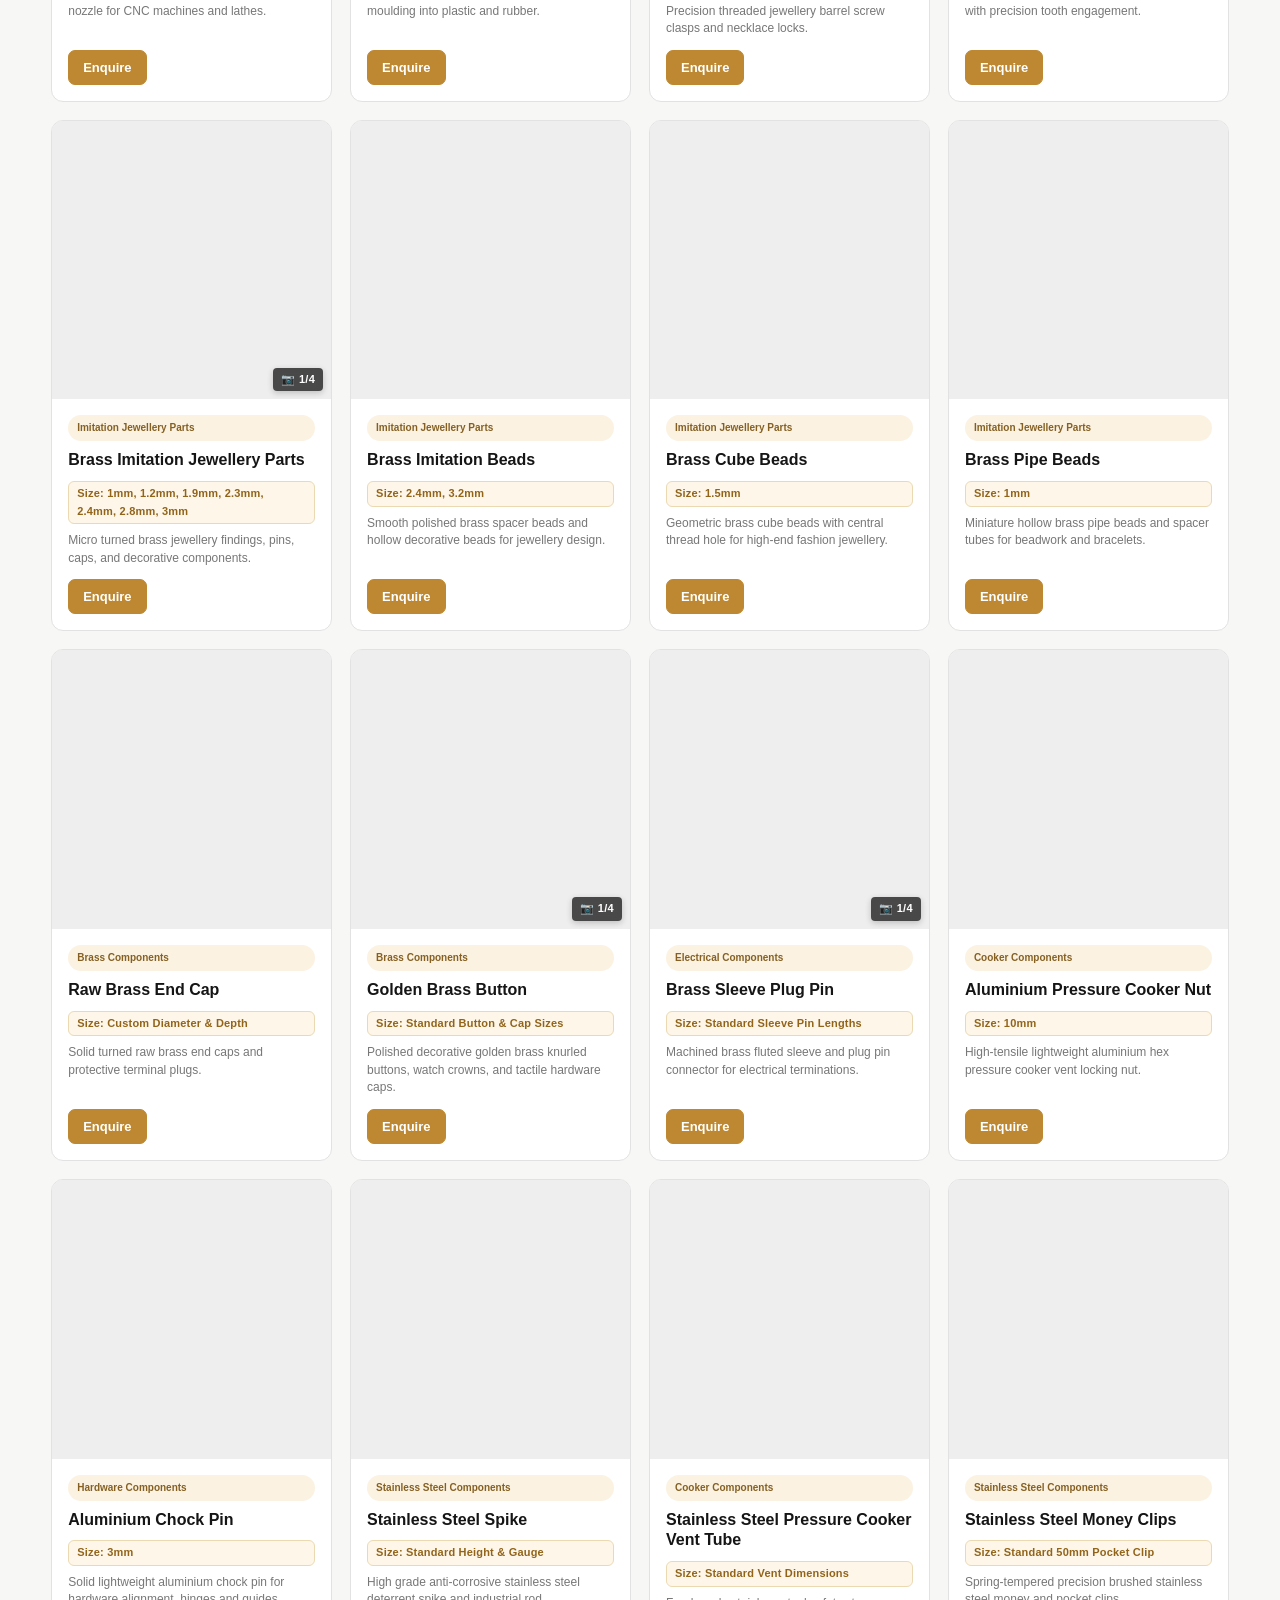
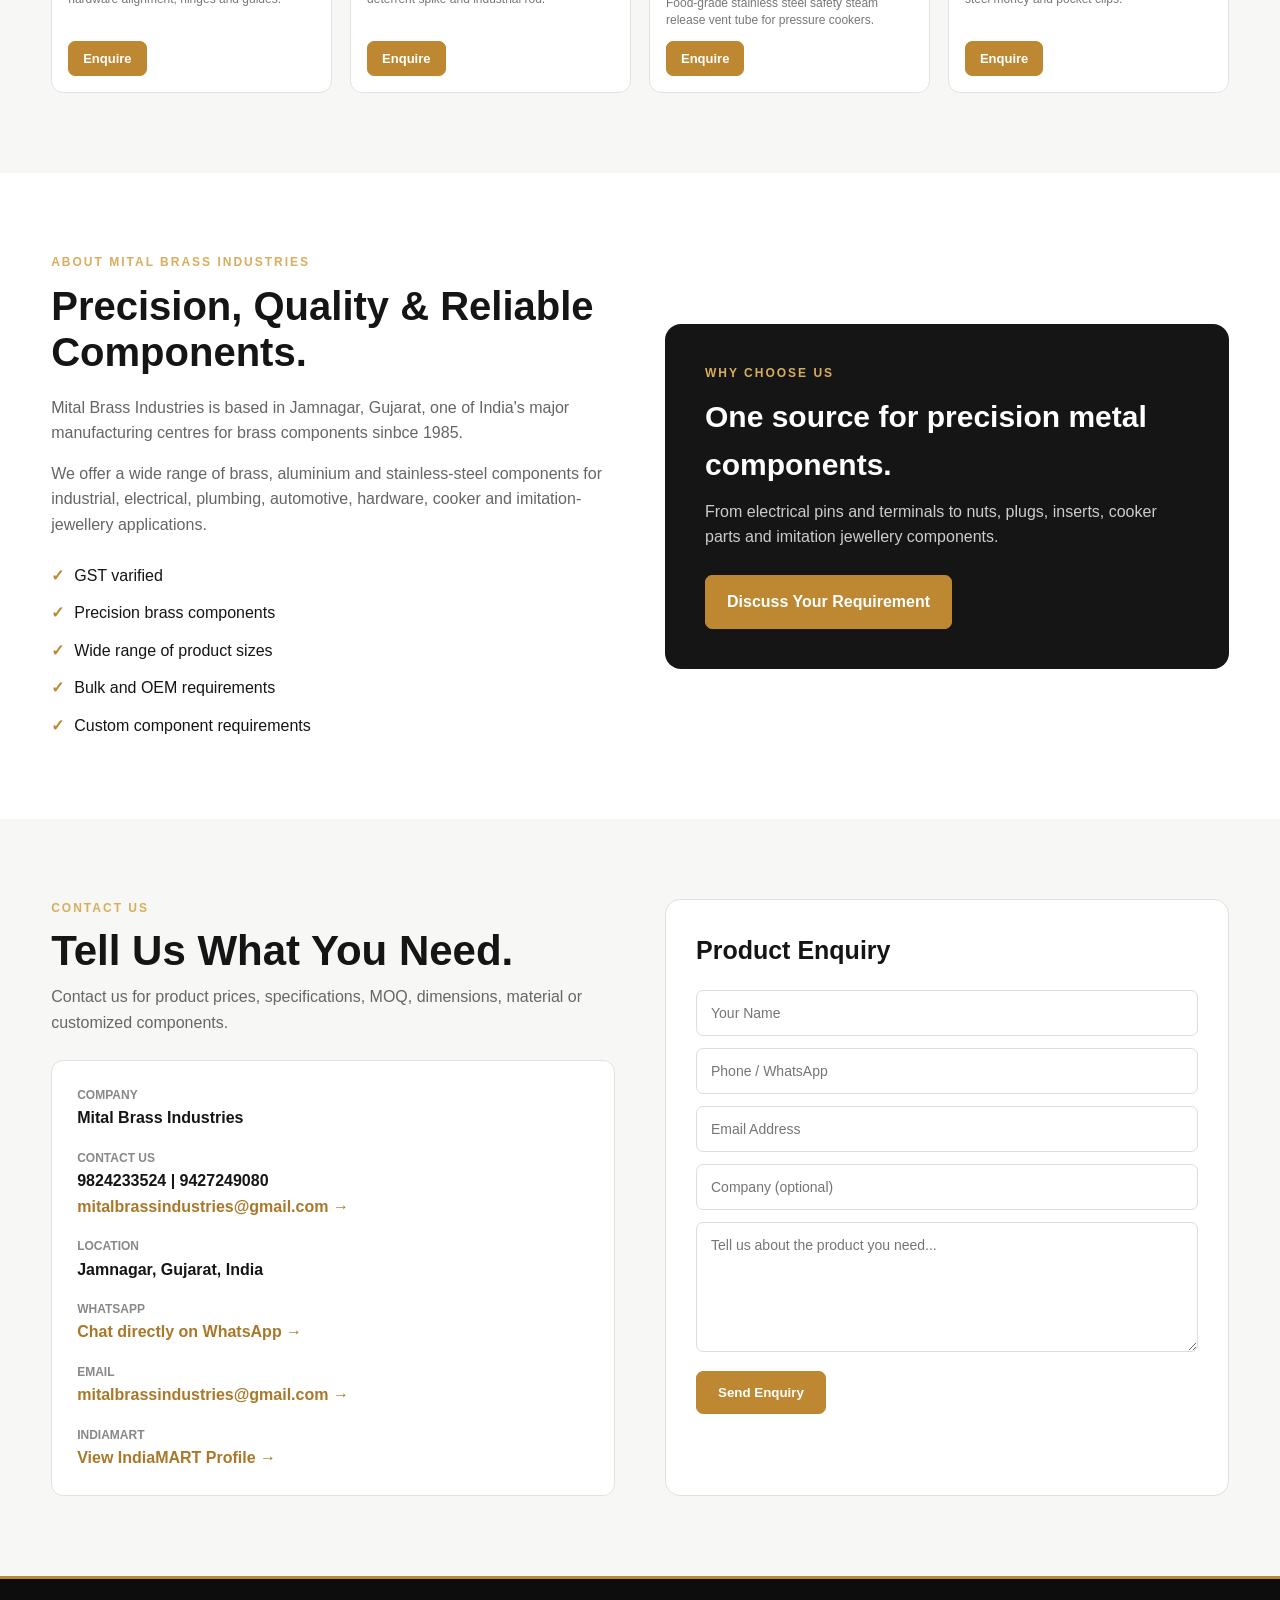
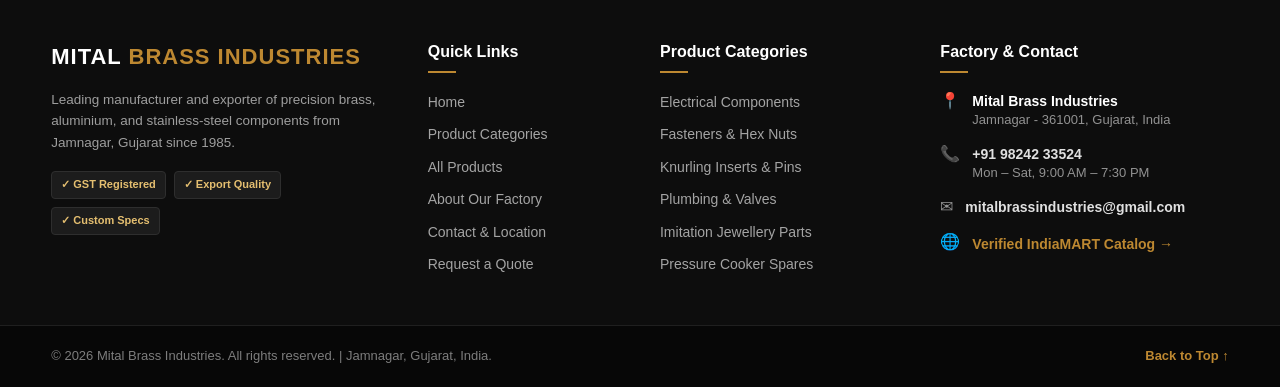
==== commit 3f910f0b: "Add files via upload" ====
--- a/index.html
+++ b/index.html
@@ -5,7 +5,7 @@
     <meta name="viewport" content="width=device-width, initial-scale=1.0">
     <meta name="referrer" content="strict-origin-when-cross-origin">
     <meta http-equiv="Content-Security-Policy" content="default-src 'self'; base-uri 'self'; object-src 'none'; form-action 'self'; script-src 'self'; style-src 'self' https://fonts.googleapis.com; font-src 'self' https://fonts.gstatic.com data:; img-src 'self' https: data:; connect-src 'self'">
-
+ju
     <title>Mital Brass Industries | Brass Components Manufacturer</title>
 
     <meta name="description"
@@ -43,6 +43,9 @@
         </div>
 
         <div class="nav-actions">
+            <button class="btn small-btn nav-login-btn" id="openLoginModalBtn" type="button">
+                Login
+            </button>
             <a href="#contact" class="btn small-btn nav-quote-btn">
                 Get Quote
             </a>
@@ -462,7 +465,7 @@
                 <div>
                     <strong>contact us</strong>
                           <span id="companyPhone">9824233524 | 9427249080</span><br>
-                          <a id="companyEmailLink" href="mailto:mitalbrassindustries@gmail.com">mitalbrassindustries@gmail.com →</a>
+                          <a id="companyEmailLink" href="https://mail.google.com/mail/?view=cm&amp;fs=1&amp;to=mitalbrassindustries%40gmail.com&amp;su=Product%20Enquiry" target="_blank" rel="noopener noreferrer">mitalbrassindustries@gmail.com →</a>
                 </div>
 
 
@@ -489,7 +492,7 @@
                 <div>
                     <strong>Email</strong>
                     <a id="companyEmailContact"
-                        href="mailto:mitalbrassindustries@gmail.com?subject=Product%20Enquiry"
+                        href="https://mail.google.com/mail/?view=cm&amp;fs=1&amp;to=mitalbrassindustries%40gmail.com&amp;su=Product%20Enquiry"
                         target="_blank"
                         rel="noopener noreferrer">
 
@@ -645,7 +648,7 @@
                 <li>
                     <span class="f-icon">✉</span>
                     <div>
-                        <a href="mailto:mitalbrassindustries@gmail.com">mitalbrassindustries@gmail.com</a>
+                        <a id="footerCompanyEmail" href="https://mail.google.com/mail/?view=cm&amp;fs=1&amp;to=mitalbrassindustries%40gmail.com&amp;su=Product%20Enquiry" target="_blank" rel="noopener noreferrer">mitalbrassindustries@gmail.com</a>
                     </div>
                 </li>
                 <li>
@@ -681,7 +684,7 @@
         <span class="sr-only">WhatsApp</span>
     </a>
 
-    <a href="mailto:mitalbrassindustries@gmail.com?subject=Product%20Enquiry" class="floating-email" target="_blank" rel="noopener noreferrer" aria-label="Email us">
+    <a id="floatingEmailLink" href="https://mail.google.com/mail/?view=cm&amp;fs=1&amp;to=mitalbrassindustries%40gmail.com&amp;su=Product%20Enquiry" class="floating-email" target="_blank" rel="noopener noreferrer" aria-label="Email us using Gmail">
         <svg viewBox="0 0 24 24" aria-hidden="true" focusable="false">
             <path d="M3 6.75A2.75 2.75 0 0 1 5.75 4h12.5A2.75 2.75 0 0 1 21 6.75v10.5A2.75 2.75 0 0 1 18.25 20H5.75A2.75 2.75 0 0 1 3 17.25V6.75zm2.22-.75 6.78 5.22 6.78-5.22H5.22zm13.03 1.4-6.22 4.79a1 1 0 0 1-1.22 0L5.75 7.4v9.85c0 .41.34.75.75.75h10.99c.41 0 .75-.34.75-.75V7.4z"/>
         </svg>
@@ -689,6 +692,28 @@
     </a>
 </div>
 
+<!-- ACCOUNT LOGIN MODAL -->
+<dialog id="loginModal" class="login-modal" aria-labelledby="loginModalTitle">
+    <div class="login-modal-box">
+        <button class="modal-close" id="closeLoginModalBtn" type="button" aria-label="Close dialog">×</button>
+        <div class="login-modal-header">
+            <h3 id="loginModalTitle">Account Sign In</h3>
+            <p>Sign in to your account with your email and password.</p>
+        </div>
+        <div id="loginStatusMessage" class="login-status-msg" role="alert"></div>
+        <form id="siteLoginForm">
+            <label class="login-field">
+                <span>Email address or Username</span>
+                <input id="loginInputUser" type="text" autocomplete="username" placeholder="Enter your email or user ID" required>
+            </label>
+            <label class="login-field">
+                <span>Password</span>
+                <input id="loginInputPassword" type="password" autocomplete="current-password" placeholder="Enter password" required>
+            </label>
+            <button class="btn login-submit-btn" type="submit">Sign In</button>
+        </form>
+    </div>
+</dialog>
 
 <script src="script.js"></script>
 
--- a/style.css
+++ b/style.css
@@ -42,6 +42,135 @@
     display: flex;
     align-items: center;
     justify-content: space-between;
+}
+
+.nav-login-btn {
+    background: transparent;
+    color: #111;
+    border: 1px solid #d4d4d4;
+    transition: all 0.2s ease;
+}
+
+.nav-login-btn:hover {
+    background: #f4f4f4;
+    border-color: #111;
+}
+
+/* LOGIN MODAL */
+.login-modal {
+    border: none;
+    border-radius: 12px;
+    padding: 0;
+    max-width: 420px;
+    width: 90%;
+    box-shadow: 0 20px 60px rgba(0, 0, 0, 0.25);
+    background: #ffffff;
+    margin: auto;
+}
+
+.login-modal::backdrop {
+    background: rgba(11, 15, 13, 0.65);
+    backdrop-filter: blur(4px);
+}
+
+.login-modal-box {
+    position: relative;
+    padding: 32px 28px;
+}
+
+.modal-close {
+    position: absolute;
+    top: 16px;
+    right: 18px;
+    background: none;
+    border: none;
+    font-size: 24px;
+    line-height: 1;
+    color: #888;
+    cursor: pointer;
+    padding: 4px;
+}
+.modal-close:hover {
+    color: #111;
+}
+
+.login-modal-header {
+    margin-bottom: 22px;
+}
+
+.login-modal-header h3 {
+    font-size: 22px;
+    font-weight: 800;
+    color: #111;
+    margin-bottom: 6px;
+}
+
+.login-modal-header p {
+    font-size: 13px;
+    color: #666;
+}
+
+.login-field {
+    display: flex;
+    flex-direction: column;
+    gap: 6px;
+    margin-bottom: 16px;
+    text-align: left;
+}
+
+.login-field span {
+    font-size: 12px;
+    font-weight: 700;
+    color: #333;
+}
+
+.login-field input {
+    padding: 11px 14px;
+    border: 1px solid #dcdcdc;
+    border-radius: 6px;
+    font-size: 14px;
+    outline: none;
+    transition: border-color 0.2s;
+}
+
+.login-field input:focus {
+    border-color: #bd8831;
+}
+
+.login-submit-btn {
+    width: 100%;
+    margin-top: 6px;
+    padding: 12px;
+    font-size: 14px;
+}
+
+.login-status-msg {
+    padding: 10px 12px;
+    border-radius: 6px;
+    font-size: 13px;
+    margin-bottom: 14px;
+    display: none;
+}
+
+.login-status-msg.error {
+    display: block;
+    background: #fdf2f2;
+    border: 1px solid #f8b4b4;
+    color: #9b1c1c;
+}
+
+.login-status-msg.success {
+    display: block;
+    background: #f3faf7;
+    border: 1px solid #a4dec4;
+    color: #0e7046;
+}
+
+.login-status-msg.info {
+    display: block;
+    background: #f0f7ff;
+    border: 1px solid #b8daff;
+    color: #004085;
 }
 
 
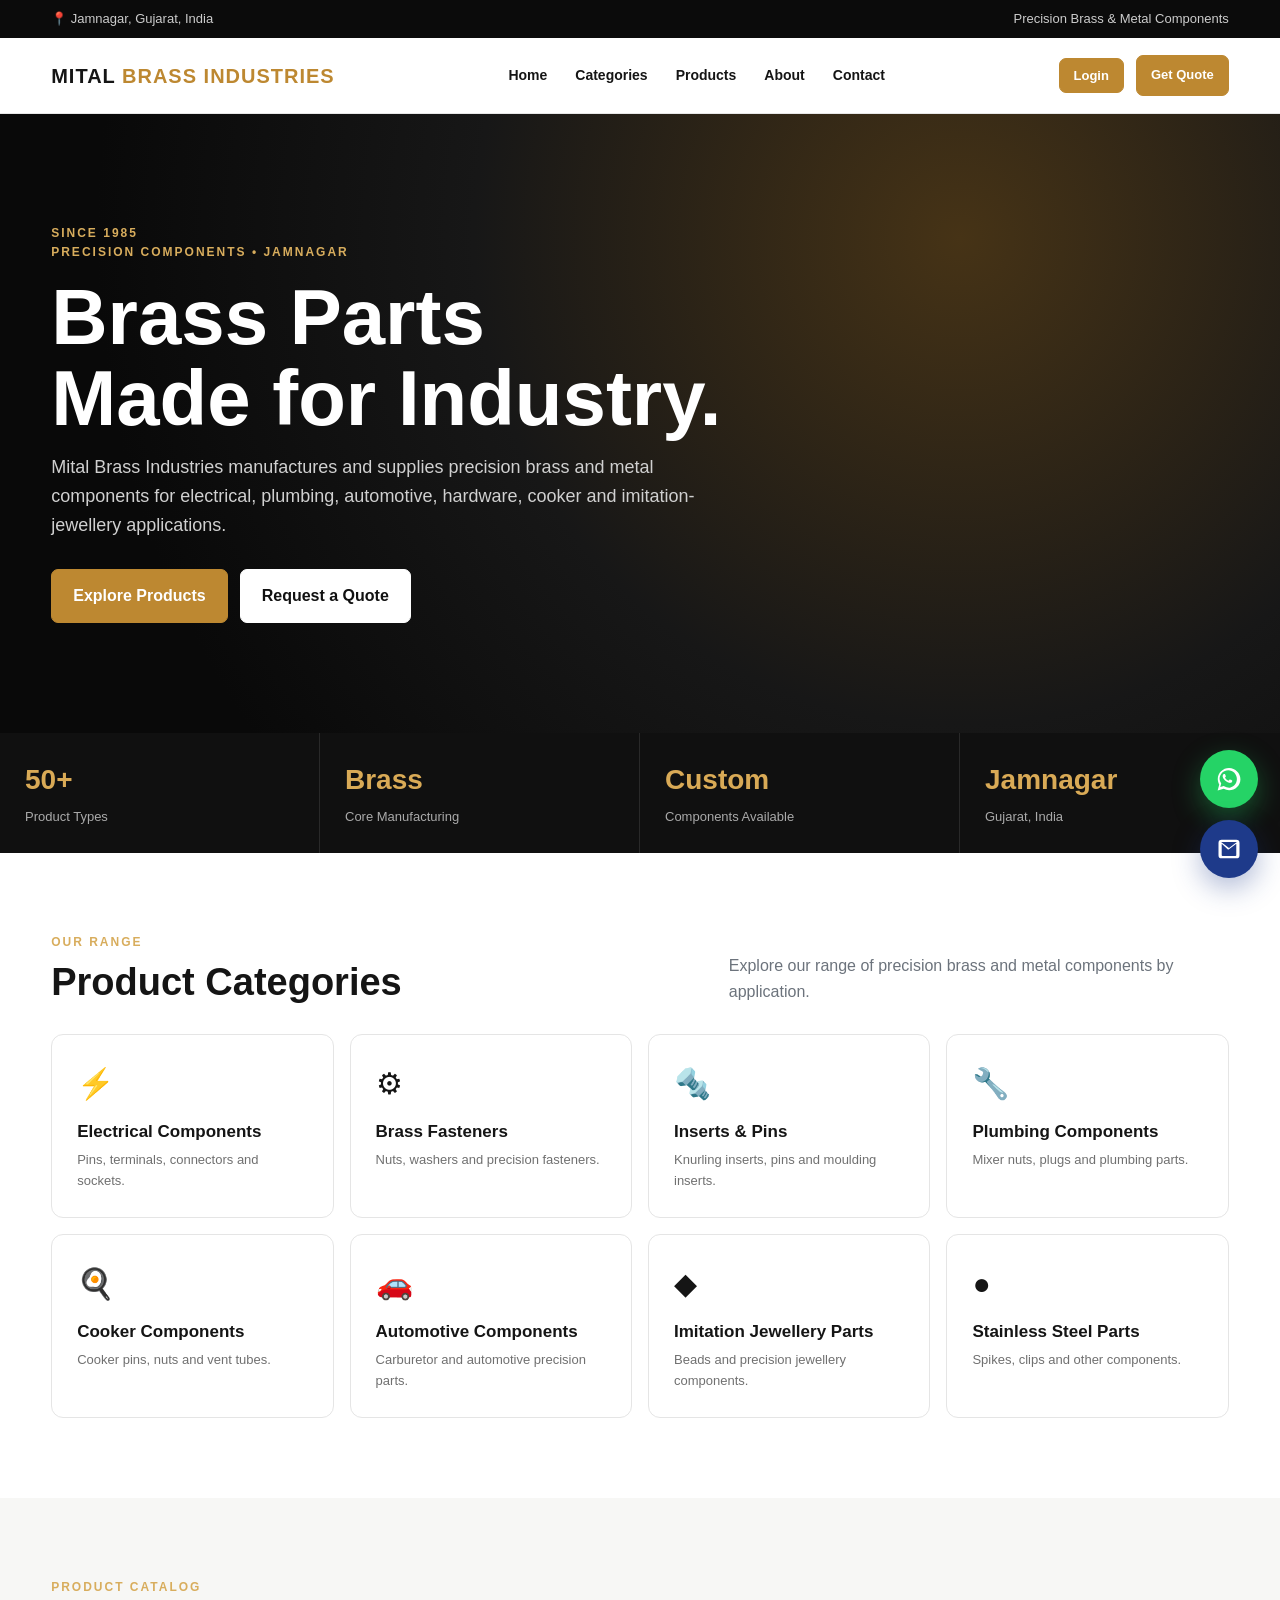
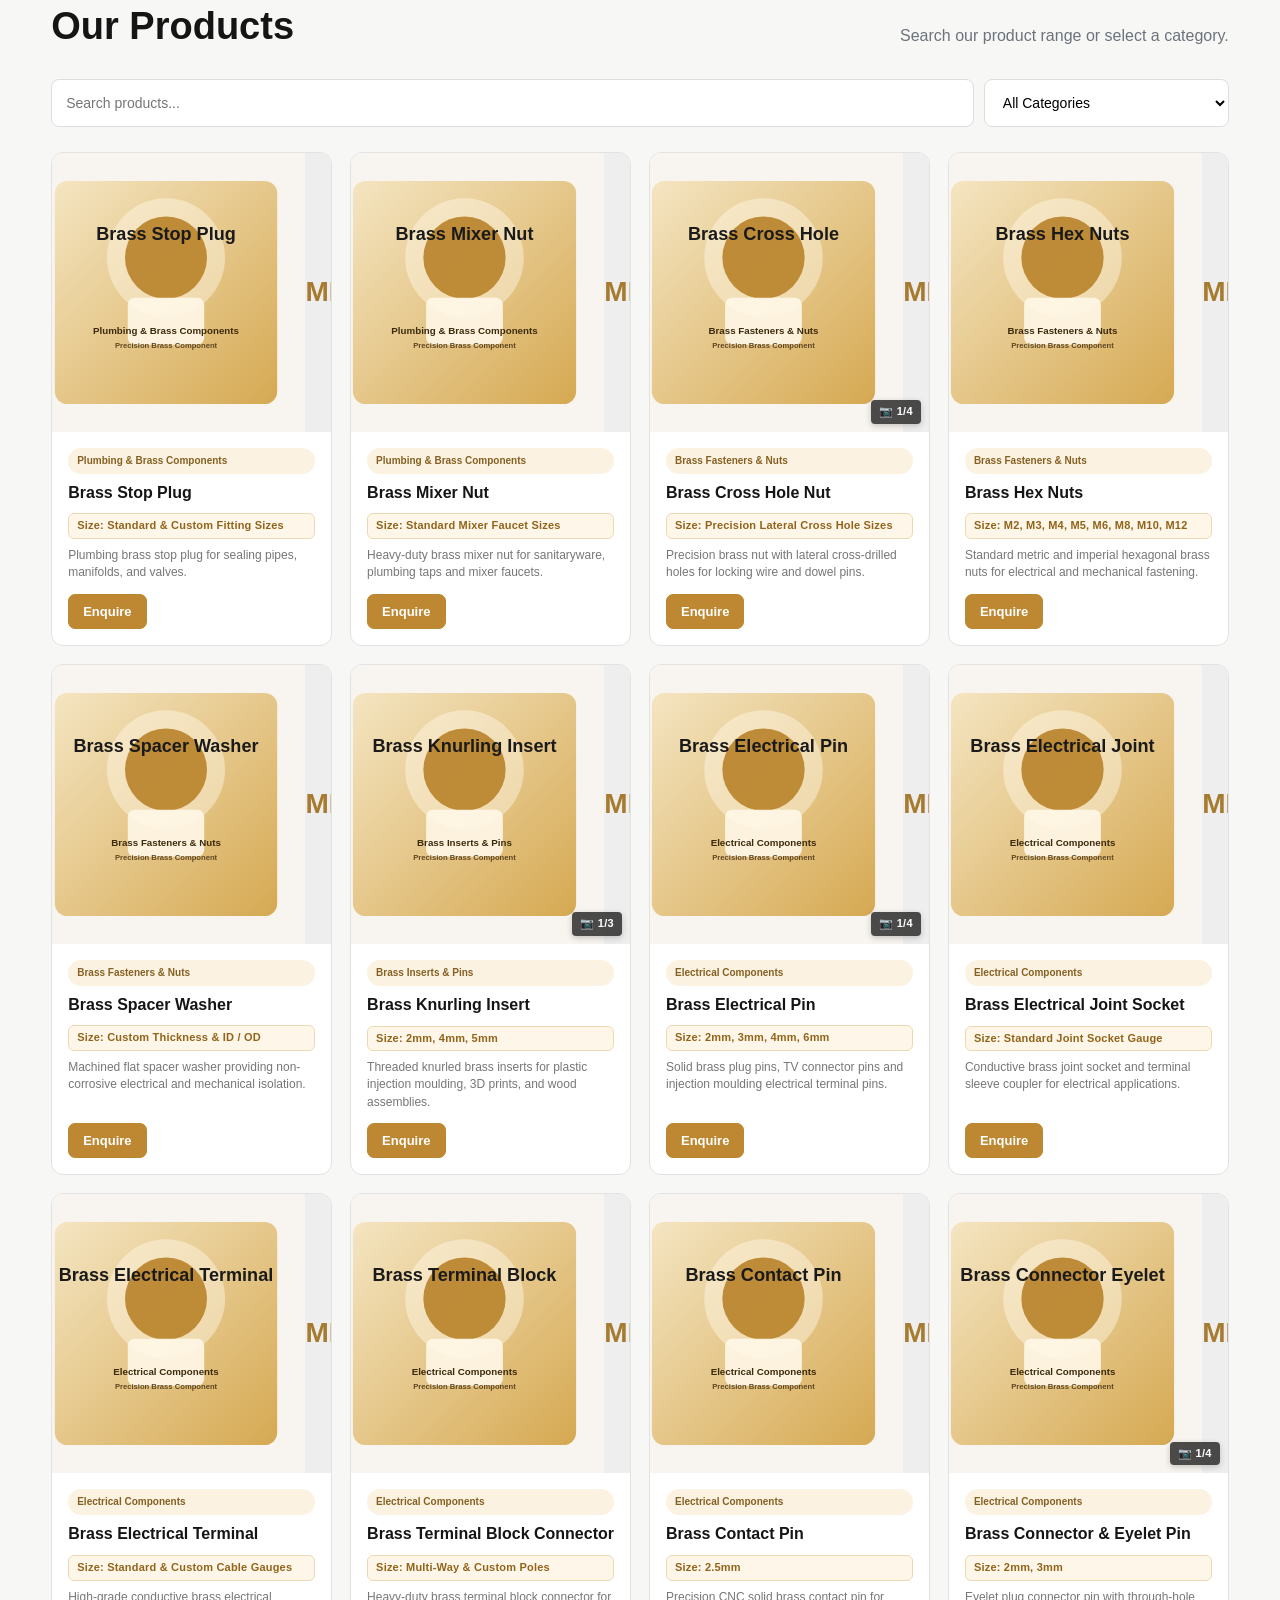
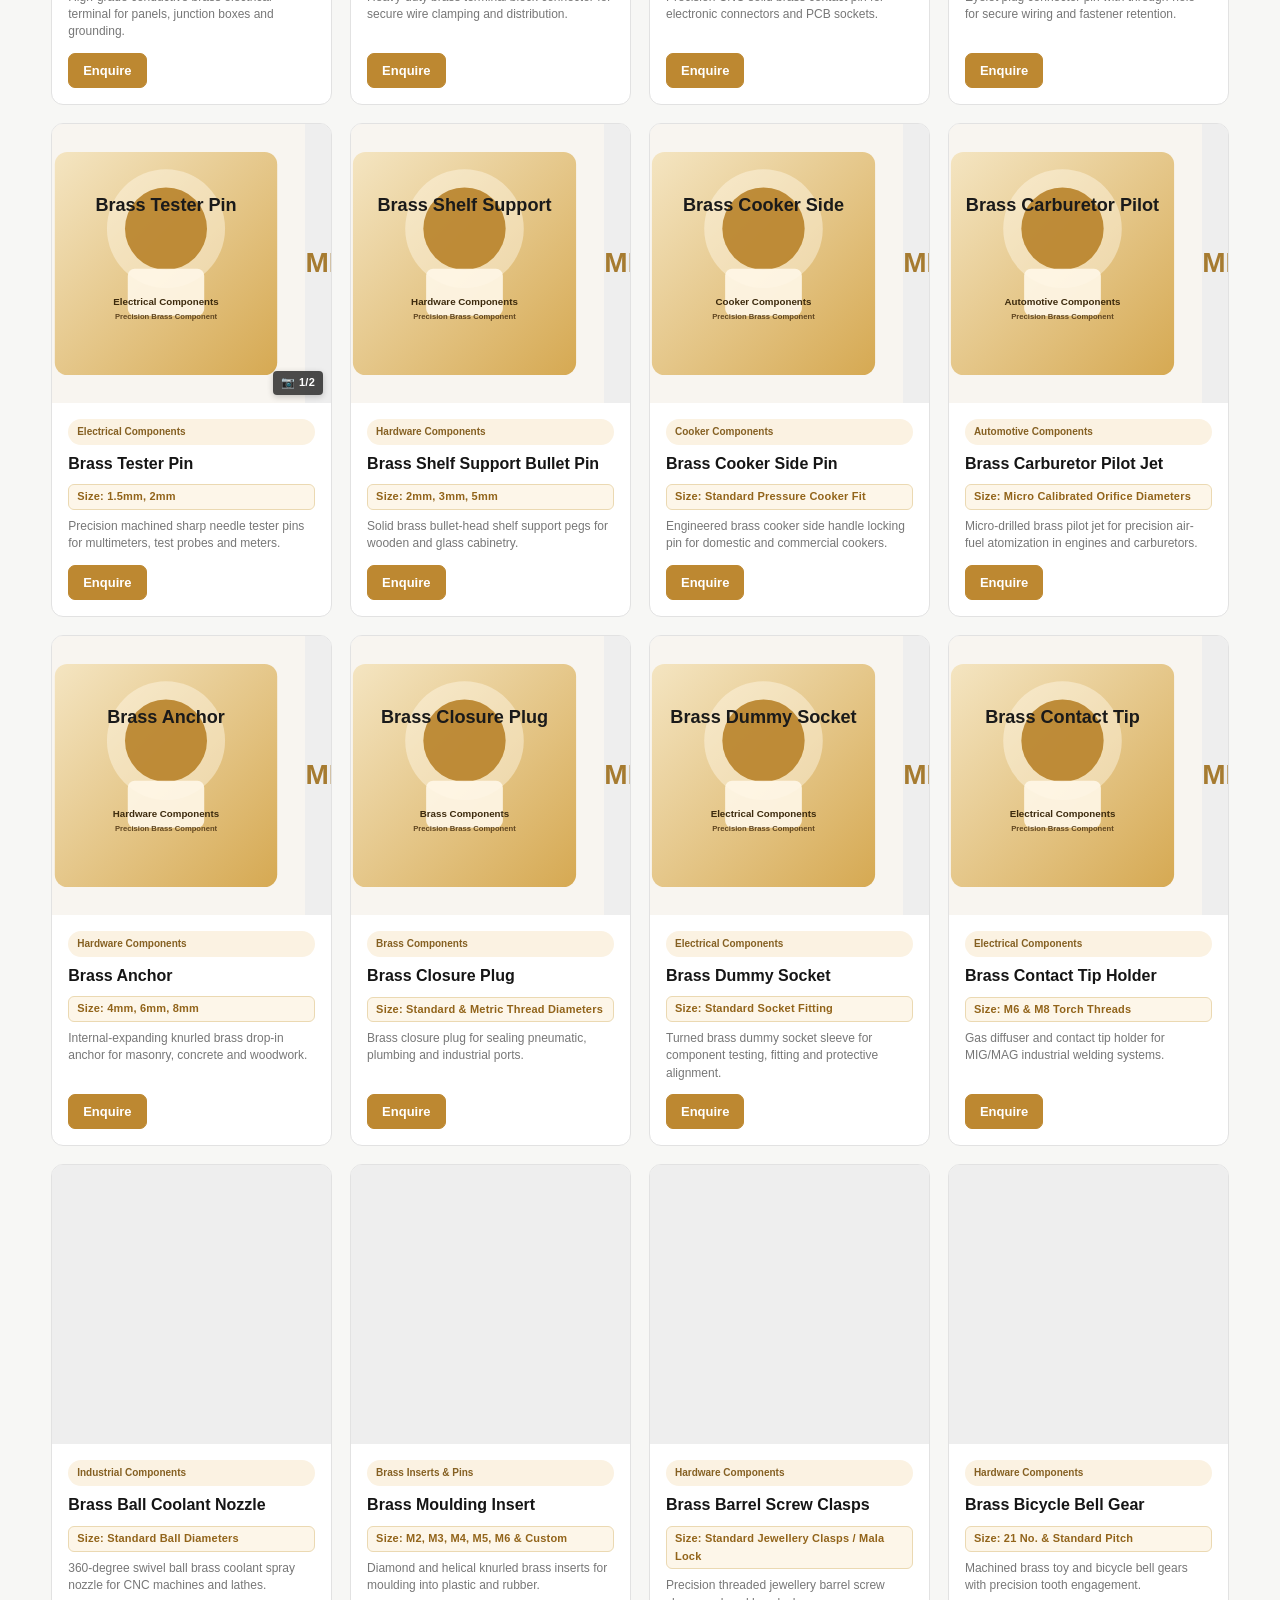
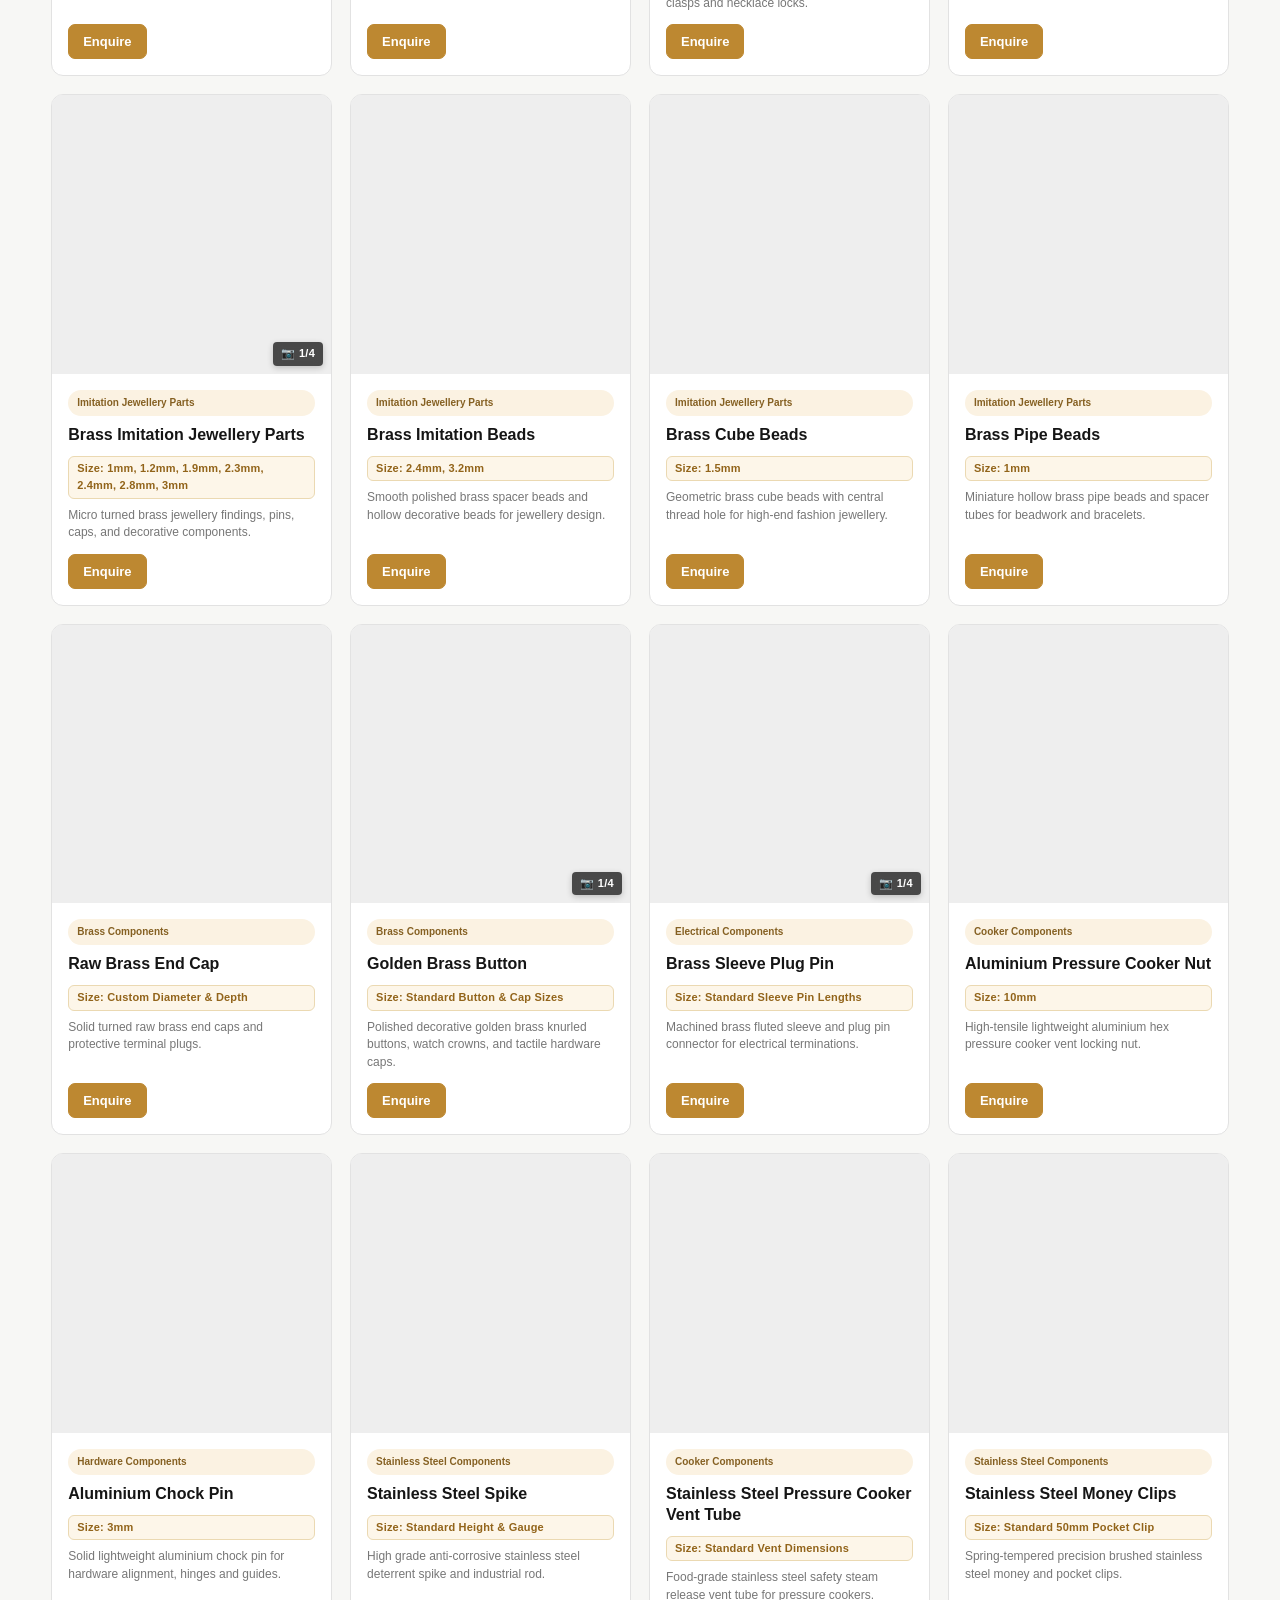
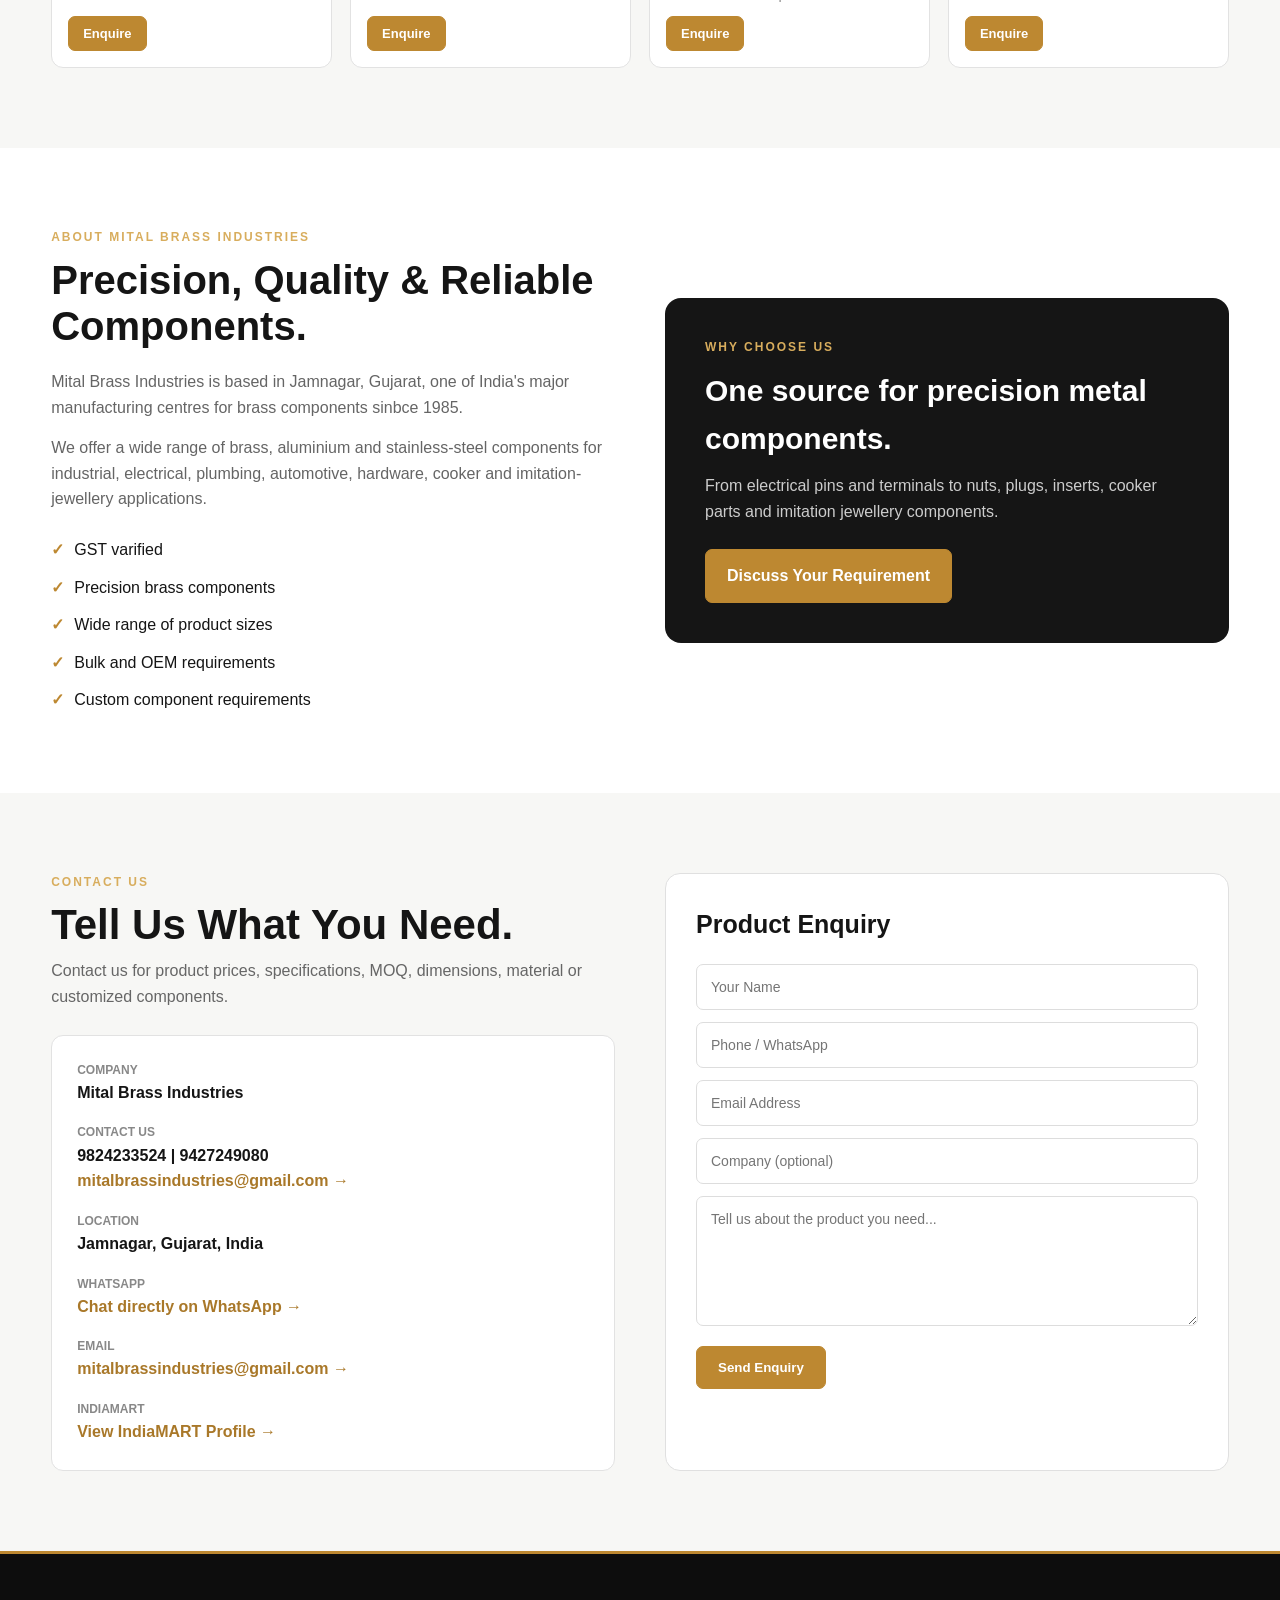
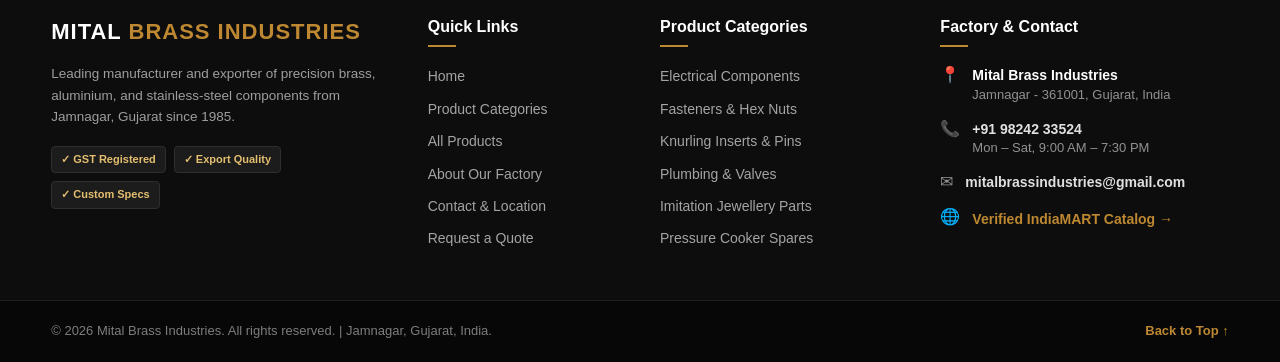
==== commit a4ef6988: "fix credential in vscode" ====
--- a/index.html
+++ b/index.html
@@ -5,7 +5,7 @@
     <meta name="viewport" content="width=device-width, initial-scale=1.0">
     <meta name="referrer" content="strict-origin-when-cross-origin">
     <meta http-equiv="Content-Security-Policy" content="default-src 'self'; base-uri 'self'; object-src 'none'; form-action 'self'; script-src 'self'; style-src 'self' https://fonts.googleapis.com; font-src 'self' https://fonts.gstatic.com data:; img-src 'self' https: data:; connect-src 'self'">
-ju
+
     <title>Mital Brass Industries | Brass Components Manufacturer</title>
 
     <meta name="description"
